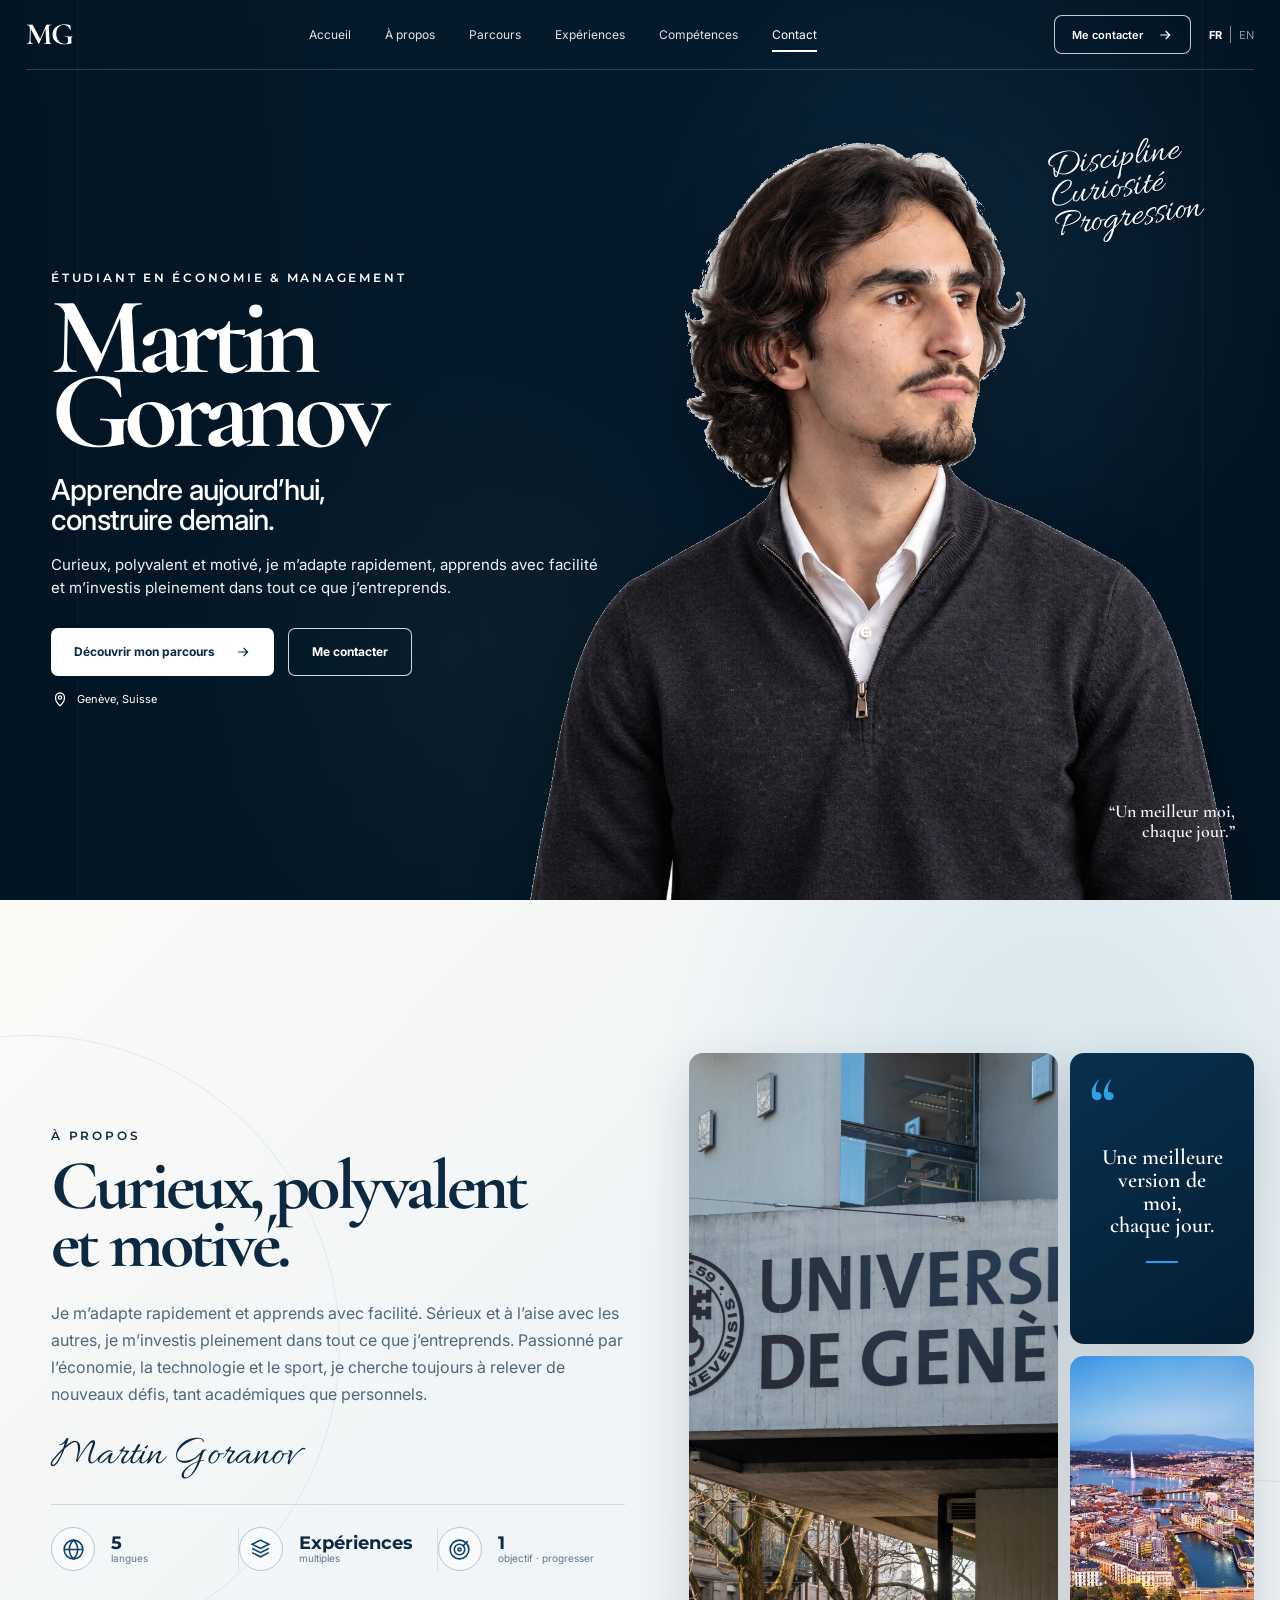
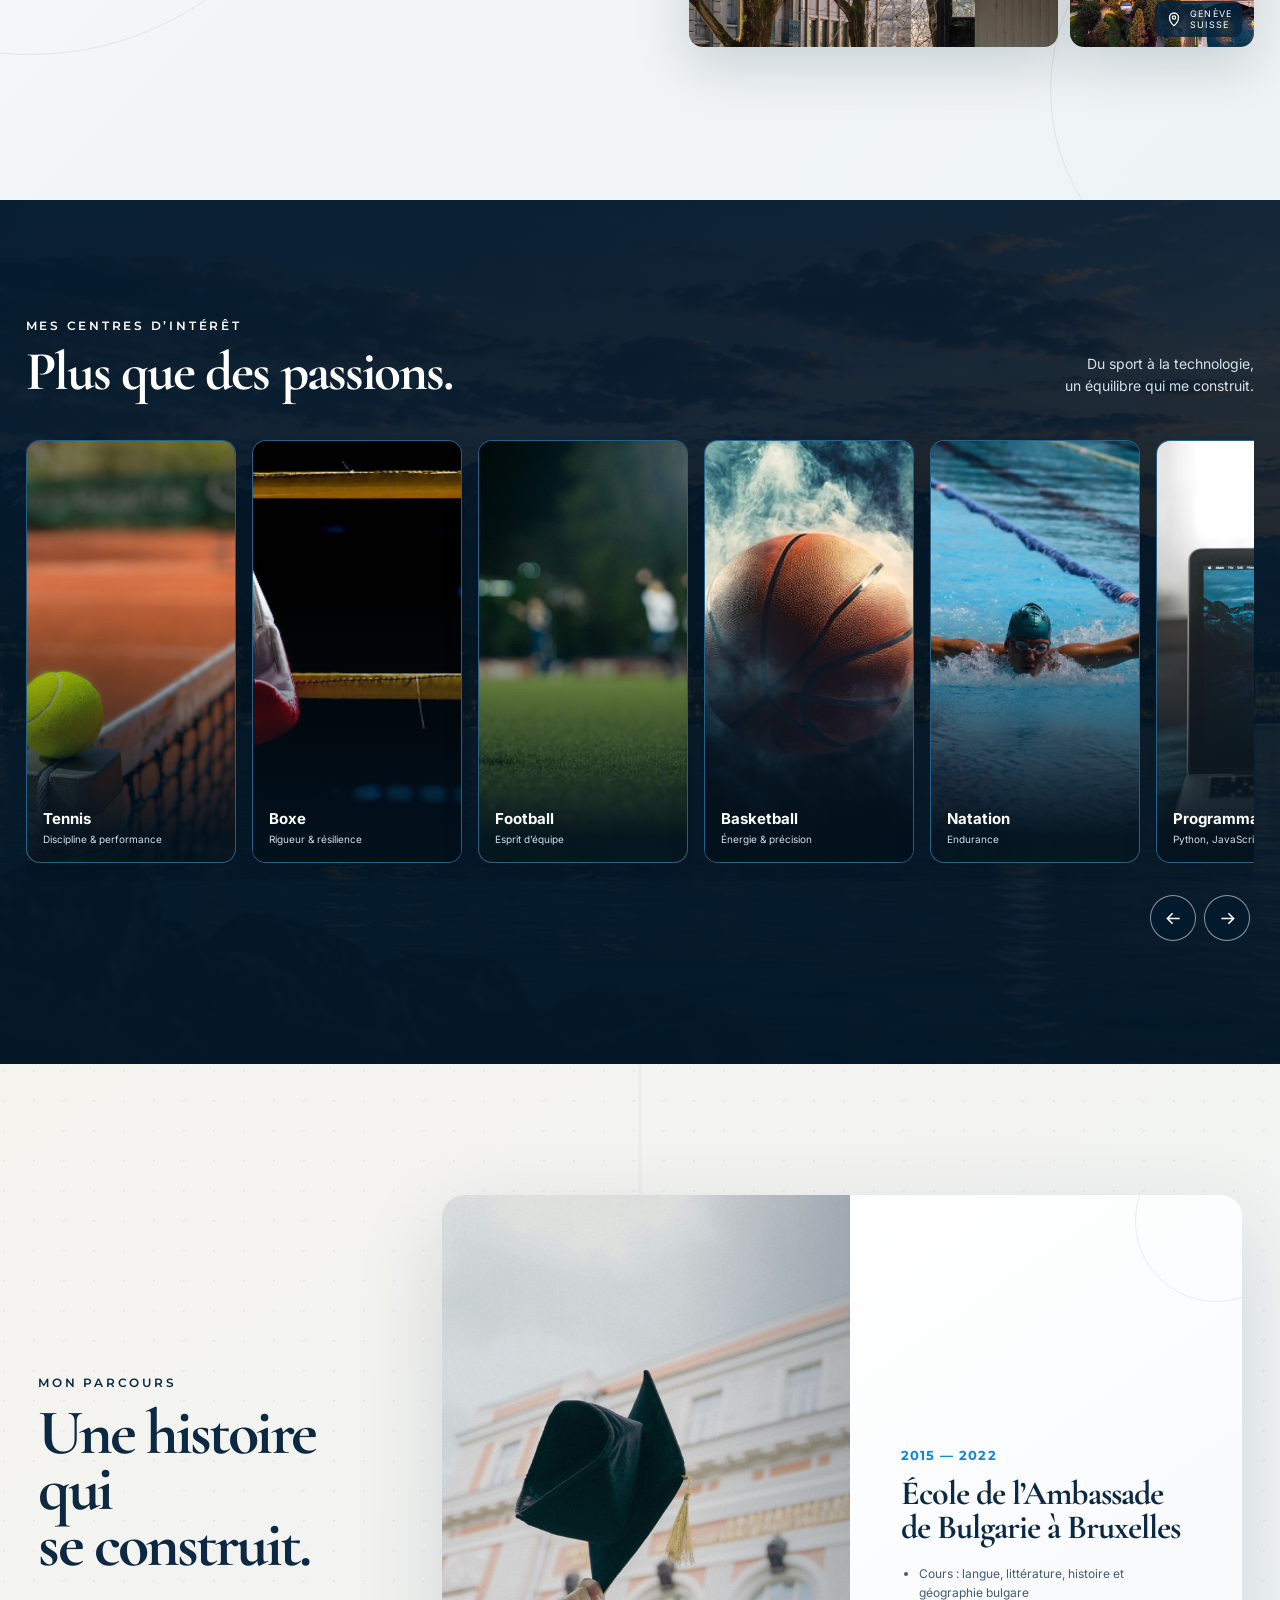
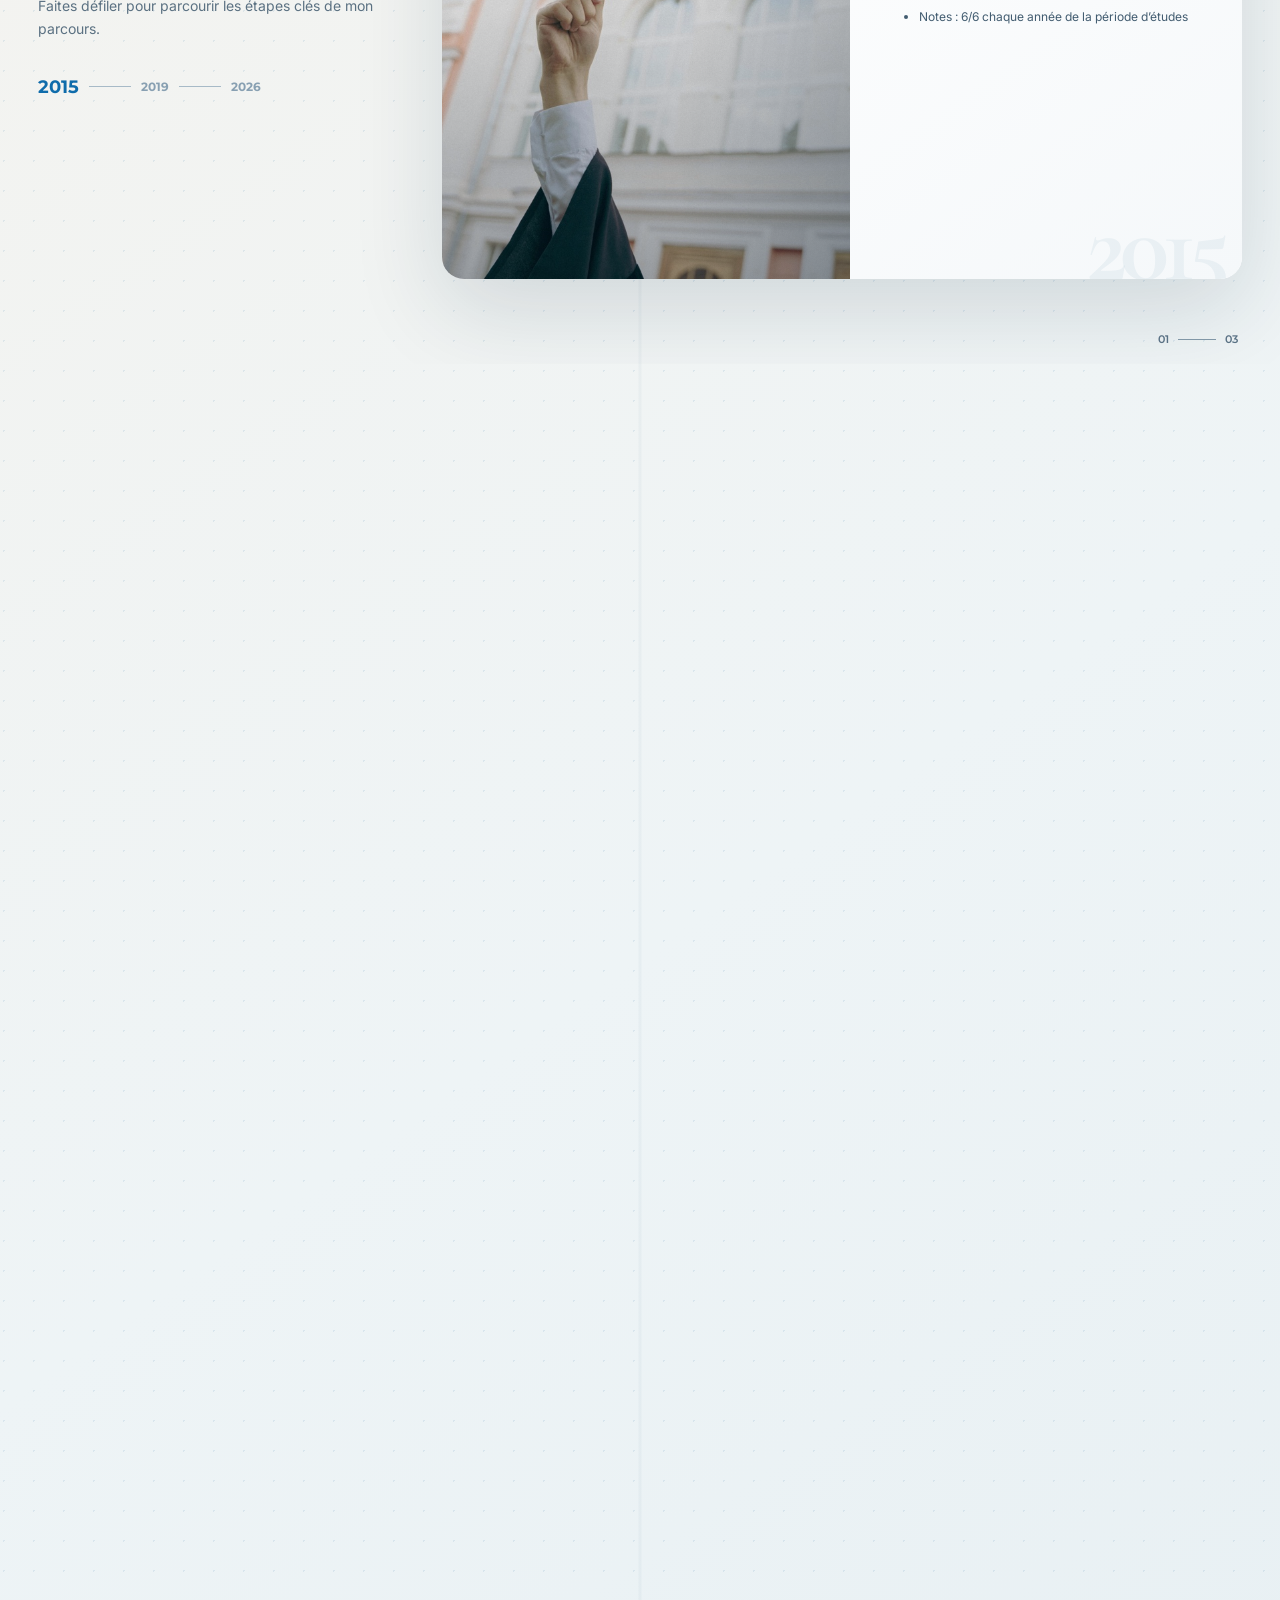
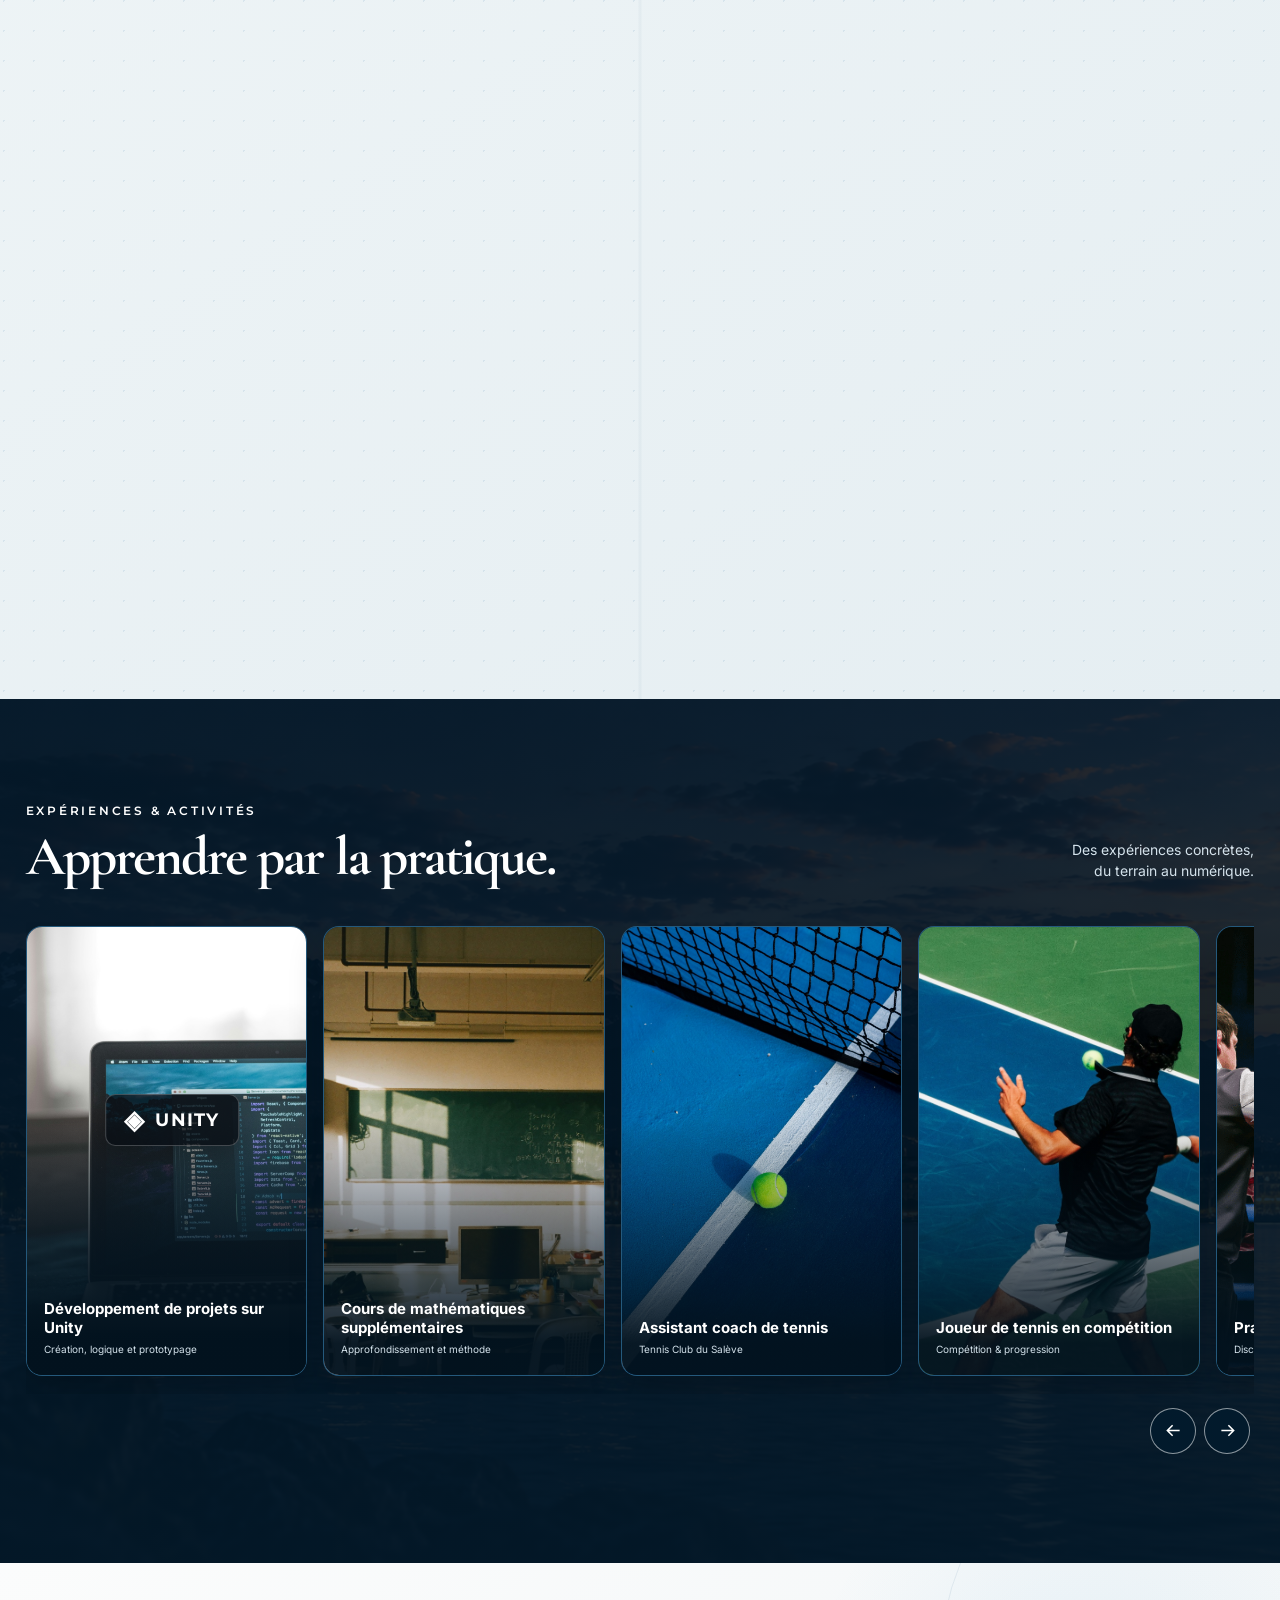
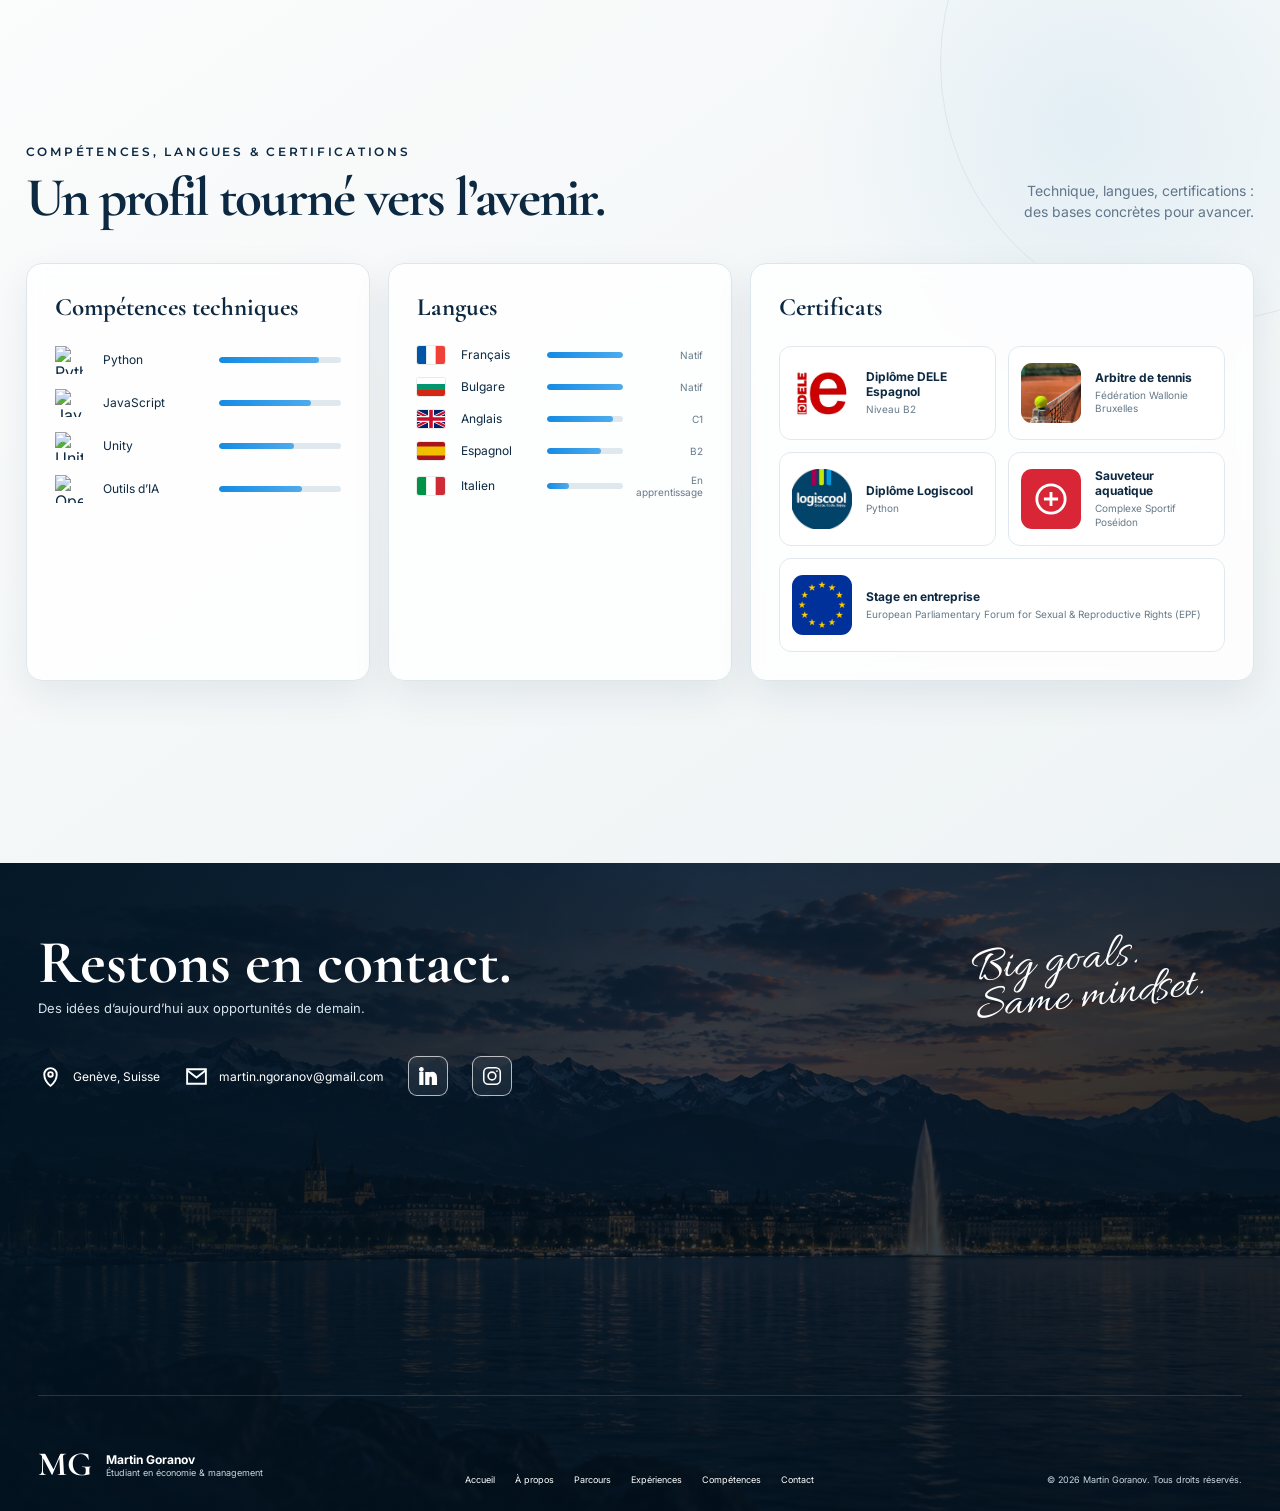
==== index.html @ 89e7b901 "Add files via upload" ====
<!doctype html>
<html lang="fr">
<head>
  <meta charset="utf-8">
  <meta name="viewport" content="width=device-width,initial-scale=1,viewport-fit=cover">
  <meta name="theme-color" content="#061d31">
  <meta name="description" content="Portfolio de Martin Goranov, étudiant en économie et management à l’Université de Genève.">
  <title>Martin Goranov — Économie & Management</title>
  <link rel="preconnect" href="https://fonts.googleapis.com">
  <link rel="preconnect" href="https://fonts.gstatic.com" crossorigin>
  <link href="https://fonts.googleapis.com/css2?family=Allura&family=Cormorant+Garamond:wght@600;700&family=Inter:wght@400;500;600;700&family=Montserrat:wght@500;600;700&display=swap" rel="stylesheet">
  <link rel="stylesheet" href="styles.css">
</head>
<body>
<a class="skip" href="#main">Aller au contenu</a>
<header class="site-header" id="top">
  <div class="nav-shell">
    <a class="brand" href="#top" aria-label="Accueil">MG</a>
    <nav class="desktop-nav" aria-label="Navigation principale">
      <a class="active" href="#top" data-fr="Accueil" data-en="Home">Accueil</a>
      <a href="#about" data-fr="À propos" data-en="About">À propos</a>
      <a href="#journey" data-fr="Parcours" data-en="Journey">Parcours</a>
      <a href="#experience" data-fr="Expériences" data-en="Experience">Expériences</a>
      <a href="#skills" data-fr="Compétences" data-en="Skills">Compétences</a>
      <a href="#contact">Contact</a>
    </nav>
    <div class="header-actions">
      <a class="header-cta" href="mailto:martin.ngoranov@gmail.com"><span data-fr="Me contacter" data-en="Contact me">Me contacter</span><svg viewBox="0 0 24 24"><path d="M5 12h14M13 6l6 6-6 6"/></svg></a>
      <div class="lang-switch" aria-label="Langue"><button class="lang active" data-lang="fr">FR</button><span></span><button class="lang" data-lang="en">EN</button></div>
      <button class="menu-button" aria-label="Ouvrir le menu" aria-expanded="false"><span></span><span></span></button>
    </div>
  </div>
  <nav class="mobile-nav" aria-label="Navigation mobile">
    <a href="#about" data-fr="À propos" data-en="About">À propos</a>
    <a href="#journey" data-fr="Parcours" data-en="Journey">Parcours</a>
    <a href="#experience" data-fr="Expériences" data-en="Experience">Expériences</a>
    <a href="#skills" data-fr="Compétences" data-en="Skills">Compétences</a>
    <a href="#contact">Contact</a>
  </nav>
</header>

<main id="main">
<section class="hero section-screen" aria-labelledby="hero-title">
  <div class="hero-bg"></div><div class="hero-shade"></div><div class="hero-lines"></div>
  <div class="wide hero-inner">
    <div class="hero-copy reveal">
      <p class="kicker" data-fr="Étudiant en économie & management" data-en="Economics & management student">Étudiant en économie & management</p>
      <h1 id="hero-title">Martin<br>Goranov</h1>
      <p class="hero-lead" data-fr="Apprendre aujourd’hui,<br>construire demain." data-en="Learn today,<br>build tomorrow.">Apprendre aujourd’hui,<br>construire demain.</p>
      <p class="hero-body" data-fr="Curieux, polyvalent et motivé, je m’adapte rapidement, apprends avec facilité et m’investis pleinement dans tout ce que j’entreprends." data-en="Curious, versatile and motivated, I adapt quickly, learn easily and fully commit to everything I undertake.">Curieux, polyvalent et motivé, je m’adapte rapidement, apprends avec facilité et m’investis pleinement dans tout ce que j’entreprends.</p>
      <div class="hero-actions"><a class="button light" href="#journey"><span data-fr="Découvrir mon parcours" data-en="Discover my journey">Découvrir mon parcours</span><svg viewBox="0 0 24 24"><path d="M5 12h14M13 6l6 6-6 6"/></svg></a><a class="button outline" href="mailto:martin.ngoranov@gmail.com" data-fr="Me contacter" data-en="Contact me">Me contacter</a></div>
      <div class="location-line"><svg viewBox="0 0 24 24"><path d="M12 21s6-5.1 6-11a6 6 0 1 0-12 0c0 5.9 6 11 6 11Z"/><circle cx="12" cy="10" r="2.2"/></svg><span>Genève, Suisse</span></div>
    </div>
    <div class="hero-person" aria-hidden="true"><img src="assets/martin-hero-new.png" alt=""></div>
    <div class="hand hero-hand">Discipline<br>Curiosité<br>Progression</div>
    <p class="hero-quote" data-fr="“Un meilleur moi,<br>chaque jour.”" data-en="“A better me,<br>every day.”">“Un meilleur moi,<br>chaque jour.”</p>
  </div>
</section>

<section class="about section-screen" id="about">
  <div class="section-orbit orbit-a"></div><div class="section-orbit orbit-b"></div>
  <div class="wide about-layout">
    <div class="about-copy reveal">
      <p class="eyebrow" data-fr="À propos" data-en="About">À propos</p>
      <h2 data-fr="Curieux, polyvalent<br>et motivé." data-en="Curious, versatile<br>and motivated.">Curieux, polyvalent<br>et motivé.</h2>
      <p class="about-text" data-fr="Je m’adapte rapidement et apprends avec facilité. Sérieux et à l’aise avec les autres, je m’investis pleinement dans tout ce que j’entreprends. Passionné par l’économie, la technologie et le sport, je cherche toujours à relever de nouveaux défis, tant académiques que personnels." data-en="I adapt quickly and learn easily. Serious and comfortable with others, I fully commit to everything I undertake. Passionate about economics, technology and sport, I am always looking for new challenges, both academic and personal.">Je m’adapte rapidement et apprends avec facilité. Sérieux et à l’aise avec les autres, je m’investis pleinement dans tout ce que j’entreprends. Passionné par l’économie, la technologie et le sport, je cherche toujours à relever de nouveaux défis, tant académiques que personnels.</p>
      <div class="signature">Martin Goranov</div>
      <div class="stats-row">
        <div class="stat"><span class="stat-icon"><svg viewBox="0 0 24 24"><circle cx="12" cy="12" r="9"/><path d="M3 12h18M12 3c2.7 2.5 4 5.6 4 9s-1.3 6.5-4 9c-2.7-2.5-4-5.6-4-9s1.3-6.5 4-9Z"/></svg></span><strong>5</strong><small data-fr="langues" data-en="languages">langues</small></div>
        <div class="stat"><span class="stat-icon"><svg viewBox="0 0 24 24"><path d="m12 3 8 4-8 4-8-4 8-4Z"/><path d="m4 11 8 4 8-4M4 15l8 4 8-4"/></svg></span><strong data-fr="Expériences" data-en="Experience">Expériences</strong><small data-fr="multiples" data-en="multiple">multiples</small></div>
        <div class="stat"><span class="stat-icon"><svg viewBox="0 0 24 24"><circle cx="12" cy="12" r="9"/><circle cx="12" cy="12" r="5"/><circle cx="12" cy="12" r="1.5"/><path d="m15 9 5-5"/></svg></span><strong>1</strong><small data-fr="objectif · progresser" data-en="goal · progress">objectif · progresser</small></div>
      </div>
    </div>
    <div class="about-media reveal">
      <figure class="photo-card unige"><img src="assets/unige.jpg" alt="Université de Genève"></figure>
      <aside class="quote-card"><span class="quote-mark">“</span><p data-fr="Une meilleure<br>version de moi,<br>chaque jour." data-en="A better<br>version of me,<br>every day.">Une meilleure<br>version de moi,<br>chaque jour.</p><i></i></aside>
      <figure class="photo-card geneva"><img src="assets/geneva-aerial.jpg" alt="Genève"><figcaption><svg viewBox="0 0 24 24"><path d="M12 21s6-5.1 6-11a6 6 0 1 0-12 0c0 5.9 6 11 6 11Z"/><circle cx="12" cy="10" r="2.2"/></svg>GENÈVE<br>SUISSE</figcaption></figure>
    </div>
  </div>
</section>

<section class="interests section-screen" id="interests">
  <div class="interest-backdrop"></div>
  <div class="wide interest-content">
    <div class="section-heading dark"><div><p class="eyebrow" data-fr="Mes centres d’intérêt" data-en="My interests">Mes centres d’intérêt</p><h2 data-fr="Plus que des passions." data-en="More than passions.">Plus que des passions.</h2></div><p data-fr="Du sport à la technologie,<br>un équilibre qui me construit." data-en="From sport to technology,<br>a balance that shapes me.">Du sport à la technologie,<br>un équilibre qui me construit.</p></div>
    <div class="carousel-wrap">
      <button class="carousel-arrow prev" data-carousel="interest-track" aria-label="Précédent"><svg viewBox="0 0 24 24"><path d="M19 12H5M11 6l-6 6 6 6"/></svg></button>
      <div class="interest-track" id="interest-track">
        <article class="interest-card"><img src="assets/tennis.jpg" alt="Tennis"><div><b>Tennis</b><small data-fr="Discipline & performance" data-en="Discipline & performance">Discipline & performance</small></div></article>
        <article class="interest-card"><img src="assets/boxing.jpg" alt="Boxe"><div><b data-fr="Boxe" data-en="Boxing">Boxe</b><small data-fr="Rigueur & résilience" data-en="Rigor & resilience">Rigueur & résilience</small></div></article>
        <article class="interest-card"><img src="assets/football.jpg" alt="Football"><div><b>Football</b><small data-fr="Esprit d’équipe" data-en="Team spirit">Esprit d’équipe</small></div></article>
        <article class="interest-card"><img src="assets/basketball.jpg" alt="Basketball"><div><b>Basketball</b><small data-fr="Énergie & précision" data-en="Energy & precision">Énergie & précision</small></div></article>
        <article class="interest-card"><img src="assets/swimming.jpg" alt="Natation"><div><b data-fr="Natation" data-en="Swimming">Natation</b><small data-fr="Endurance" data-en="Endurance">Endurance</small></div></article>
        <article class="interest-card"><img src="assets/programming.jpg" alt="Programmation"><div><b data-fr="Programmation" data-en="Programming">Programmation</b><small>Python, JavaScript</small></div></article>
        <article class="interest-card"><img src="assets/ai.jpg" alt="Intelligence artificielle"><div><b data-fr="Intelligence artificielle" data-en="Artificial intelligence">Intelligence artificielle</b><small data-fr="Outils d’IA" data-en="AI tools">Outils d’IA</small></div></article>
        <article class="interest-card"><img src="assets/gaming.jpg" alt="Développement de jeux vidéo"><div><b data-fr="Développement de jeux vidéo" data-en="Game development">Développement de jeux vidéo</b><small>Unity</small></div></article>
      </div>
      <button class="carousel-arrow next" data-carousel="interest-track" aria-label="Suivant"><svg viewBox="0 0 24 24"><path d="M5 12h14M13 6l6 6-6 6"/></svg></button>
    </div>
    <div class="swipe-hint"><span></span><span></span><span></span></div>
  </div>
</section>

<section class="journey" id="journey">
  <div class="journey-sticky">
    <div class="wide journey-stage">
      <div class="journey-intro">
        <p class="eyebrow" data-fr="Mon parcours" data-en="My journey">Mon parcours</p>
        <h2 data-fr="Une histoire qui<br>se construit." data-en="A story that<br>keeps building.">Une histoire qui<br>se construit.</h2>
        <p data-fr="Faites défiler pour parcourir les étapes clés de mon parcours." data-en="Scroll to explore the key stages of my journey.">Faites défiler pour parcourir les étapes clés de mon parcours.</p>
        <div class="journey-nav" aria-hidden="true"><span class="active">2015</span><i></i><span>2019</span><i></i><span>2026</span></div>
      </div>
      <div class="journey-panels">
        <article class="journey-panel active" data-step="0">
          <div class="journey-image"><img src="assets/graduation.jpg" alt="Études et formation"></div>
          <div class="journey-card">
            <div class="year">2015 — 2022</div>
            <h3>École de l’Ambassade de Bulgarie à Bruxelles</h3>
            <ul><li data-fr="Cours : langue, littérature, histoire et géographie bulgare" data-en="Courses: Bulgarian language, literature, history and geography">Cours : langue, littérature, histoire et géographie bulgare</li><li data-fr="Notes : 6/6 chaque année de la période d’études" data-en="Grades: 6/6 every year during the period of study">Notes : 6/6 chaque année de la période d’études</li></ul>
          </div>
        </article>
        <article class="journey-panel" data-step="1">
          <div class="journey-image"><img src="assets/classroom.jpg" alt="École Européenne de Bruxelles III"></div>
          <div class="journey-card">
            <div class="year">2019 — 2026</div>
            <h3>École Européenne de Bruxelles III</h3>
            <ul><li data-fr="Cours en français, anglais et espagnol" data-en="Courses in French, English and Spanish">Cours en français, anglais et espagnol</li><li data-fr="Mathématiques approfondies et économie en anglais" data-en="Advanced mathematics and economics in English">Mathématiques approfondies et économie en anglais</li><li data-fr="Membre du Comité des élèves" data-en="Member of the Students' Committee">Membre du Comité des élèves</li><li data-fr="Participation au programme des Mini-Entreprises LJE" data-en="Participation in the LJE Mini-Enterprises programme">Participation au programme des Mini-Entreprises LJE</li><li data-fr="Demi-finaliste de l’Olympiade Mathématique Belge" data-en="Semi-finalist in the Belgian Mathematical Olympiad">Demi-finaliste de l’Olympiade Mathématique Belge</li><li data-fr="Participation à l’olympiade d’informatique de l’école" data-en="Participation in the school's computer science olympiad">Participation à l’olympiade d’informatique de l’école</li><li data-fr="Intervenant lors d’un événement TEDx" data-en="Speaker at a TEDx event">Intervenant lors d’un événement TEDx</li></ul>
          </div>
        </article>
        <article class="journey-panel" data-step="2">
          <div class="journey-image"><img src="assets/unige.jpg" alt="Université de Genève"></div>
          <div class="journey-card">
            <div class="year">2026 — <span data-fr="PRÉSENT" data-en="PRESENT">PRÉSENT</span></div>
            <h3>Université de Genève — GSEM</h3>
            <ul><li data-fr="Bases en économie, finance et management" data-en="Foundations in economics, finance and management">Bases en économie, finance et management</li><li data-fr="Analyse et résolution de problèmes" data-en="Analysis and problem solving">Analyse et résolution de problèmes</li><li data-fr="Travail en équipe et gestion de projets" data-en="Teamwork and project management">Travail en équipe et gestion de projets</li><li data-fr="Organisation et prise de décision" data-en="Organisation and decision-making">Organisation et prise de décision</li></ul>
          </div>
        </article>
      </div>
      <div class="journey-counter"><span id="journey-current">01</span><i></i><span>03</span></div>
    </div>
  </div>
</section>

<section class="experience section-screen" id="experience">
  <div class="experience-bg"></div>
  <div class="wide experience-content">
    <div class="section-heading dark"><div><p class="eyebrow" data-fr="Expériences & activités" data-en="Experience & activities">Expériences & activités</p><h2 data-fr="Apprendre par la pratique." data-en="Learning by doing.">Apprendre par la pratique.</h2></div><p data-fr="Des expériences concrètes,<br>du terrain au numérique." data-en="Real experiences,<br>from the field to digital.">Des expériences concrètes,<br>du terrain au numérique.</p></div>
    <div class="carousel-wrap experience-carousel-wrap">
      <button class="carousel-arrow prev" data-carousel="experience-track" aria-label="Précédent"><svg viewBox="0 0 24 24"><path d="M19 12H5M11 6l-6 6 6 6"/></svg></button>
      <div class="experience-track" id="experience-track">
        <article class="experience-card unity-card"><div class="unity-visual"><img src="assets/programming.jpg" alt="Ordinateur pour développement Unity"><div class="unity-screen-overlay"><span class="unity-mark" aria-hidden="true">◈</span><strong>UNITY</strong></div></div><div class="exp-copy"><b data-fr="Développement de projets sur Unity" data-en="Unity project development">Développement de projets sur Unity</b><small data-fr="Création, logique et prototypage" data-en="Creation, logic and prototyping">Création, logique et prototypage</small></div></article>
        <article class="experience-card"><img src="assets/classroom.jpg" alt="Mathématiques"><div class="exp-copy"><b data-fr="Cours de mathématiques supplémentaires" data-en="Additional mathematics classes">Cours de mathématiques supplémentaires</b><small data-fr="Approfondissement et méthode" data-en="Depth and method">Approfondissement et méthode</small></div></article>
        <article class="experience-card"><img src="assets/coach-tennis.jpg" alt="Coaching tennis"><div class="exp-copy"><b data-fr="Assistant coach de tennis" data-en="Assistant tennis coach">Assistant coach de tennis</b><small>Tennis Club du Salève</small></div></article>
        <article class="experience-card"><img src="assets/tennis-player.jpg" alt="Joueur de tennis"><div class="exp-copy"><b data-fr="Joueur de tennis en compétition" data-en="Competitive tennis player">Joueur de tennis en compétition</b><small data-fr="Compétition & progression" data-en="Competition & progress">Compétition & progression</small></div></article>
        <article class="experience-card"><img src="assets/muay-thai.png" alt="Muay Thai"><div class="exp-copy"><b data-fr="Pratique du Muay Thai" data-en="Muay Thai practice">Pratique du Muay Thai</b><small data-fr="Discipline & dépassement" data-en="Discipline & self-improvement">Discipline & dépassement</small></div></article>
      </div>
      <button class="carousel-arrow next" data-carousel="experience-track" aria-label="Suivant"><svg viewBox="0 0 24 24"><path d="M5 12h14M13 6l6 6-6 6"/></svg></button>
    </div>
  </div>
</section>

<section class="skills section-screen" id="skills">
  <div class="skills-deco"></div>
  <div class="wide skills-content">
    <div class="section-heading"><div><p class="eyebrow" data-fr="Compétences, langues & certifications" data-en="Skills, languages & certifications">Compétences, langues & certifications</p><h2 data-fr="Un profil tourné vers l’avenir." data-en="A future-focused profile.">Un profil tourné vers l’avenir.</h2></div><p data-fr="Technique, langues, certifications :<br>des bases concrètes pour avancer." data-en="Technical skills, languages, certifications:<br>solid foundations to move forward.">Technique, langues, certifications :<br>des bases concrètes pour avancer.</p></div>
    <div class="skills-grid">
      <article class="skill-panel">
        <h3 data-fr="Compétences techniques" data-en="Technical skills">Compétences techniques</h3>
        <div class="skill-row"><img src="https://cdn.simpleicons.org/python/3776AB" alt="Python"><span>Python</span><i><em style="--level:82%"></em></i></div>
        <div class="skill-row"><img src="https://cdn.simpleicons.org/javascript/F7DF1E" alt="JavaScript"><span>JavaScript</span><i><em style="--level:76%"></em></i></div>
        <div class="skill-row"><img src="https://cdn.simpleicons.org/unity/111111" alt="Unity"><span>Unity</span><i><em style="--level:62%"></em></i></div>
        <div class="skill-row"><img src="https://cdn.simpleicons.org/openai/111111" alt="OpenAI"><span data-fr="Outils d’IA" data-en="AI tools">Outils d’IA</span><i><em style="--level:68%"></em></i></div>
      </article>
      <article class="skill-panel languages-panel">
        <h3 data-fr="Langues" data-en="Languages">Langues</h3>
        <div class="language-row"><img src="assets/flag-fr.svg" alt="France"><span>Français</span><i><em style="--level:100%"></em></i><small data-fr="Natif" data-en="Native">Natif</small></div>
        <div class="language-row"><img src="assets/flag-bg.svg" alt="Bulgarie"><span>Bulgare</span><i><em style="--level:100%"></em></i><small data-fr="Natif" data-en="Native">Natif</small></div>
        <div class="language-row"><img src="assets/flag-uk.svg" alt="Royaume-Uni"><span>Anglais</span><i><em style="--level:88%"></em></i><small>C1</small></div>
        <div class="language-row"><img src="assets/flag-es.svg" alt="Espagne"><span>Espagnol</span><i><em style="--level:72%"></em></i><small>B2</small></div>
        <div class="language-row"><img src="assets/flag-it.svg" alt="Italie"><span>Italien</span><i><em style="--level:30%"></em></i><small data-fr="En apprentissage" data-en="Learning">En apprentissage</small></div>
      </article>
      <article class="cert-panel">
        <h3 data-fr="Certificats" data-en="Certificates">Certificats</h3>
        <div class="cert-list">
          <div class="cert"><span class="cert-logo white"><img src="assets/logo-dele.jpg" alt="DELE"></span><div><b>Diplôme DELE Espagnol</b><small>Niveau B2</small></div></div>
          <div class="cert"><span class="cert-logo tennis-cert"><img src="assets/tennis-cert.jpg" alt="Tennis"></span><div><b data-fr="Arbitre de tennis" data-en="Tennis referee">Arbitre de tennis</b><small>Fédération Wallonie Bruxelles</small></div></div>
          <div class="cert"><span class="cert-logo white"><img src="assets/logo-logiscool.jpg" alt="Logiscool"></span><div><b>Diplôme Logiscool</b><small>Python</small></div></div>
          <div class="cert"><span class="cert-logo lifeguard"><svg viewBox="0 0 24 24"><circle cx="12" cy="12" r="10"/><path d="M12 7v10M7 12h10"/></svg></span><div><b data-fr="Sauveteur aquatique" data-en="Lifeguard">Sauveteur aquatique</b><small>Complexe Sportif Poséidon</small></div></div>
          <div class="cert wide-cert"><span class="cert-logo white eu"><img src="assets/logo-eu.png" alt="Union européenne"></span><div><b data-fr="Stage en entreprise" data-en="Company internship">Stage en entreprise</b><small>European Parliamentary Forum for Sexual & Reproductive Rights (EPF)</small></div></div>
        </div>
      </article>
    </div>
  </div>
</section>
</main>

<footer class="footer" id="contact">
  <div class="footer-bg"></div><div class="footer-shade"></div>
  <div class="wide footer-inner">
    <div class="footer-top">
      <div><h2 data-fr="Restons en contact." data-en="Let’s stay in touch.">Restons en contact.</h2><p data-fr="Des idées d’aujourd’hui aux opportunités de demain." data-en="From today’s ideas to tomorrow’s opportunities.">Des idées d’aujourd’hui aux opportunités de demain.</p></div>
      <div class="footer-script hand">Big goals.<br>Same mindset.</div>
    </div>
    <div class="contact-row">
      <a href="https://maps.google.com/?q=Geneva,Switzerland" target="_blank" rel="noreferrer"><svg viewBox="0 0 24 24"><path d="M12 21s6-5.1 6-11a6 6 0 1 0-12 0c0 5.9 6 11 6 11Z"/><circle cx="12" cy="10" r="2.2"/></svg><span>Genève, Suisse</span></a>
      <a href="mailto:martin.ngoranov@gmail.com"><svg viewBox="0 0 24 24"><path d="M3 5h18v14H3z"/><path d="m3 6 9 7 9-7"/></svg><span>martin.ngoranov@gmail.com</span></a>
      <a class="social" href="#" aria-label="LinkedIn"><svg viewBox="0 0 24 24" aria-hidden="true"><path d="M6.2 8.5H3.3V21h2.9V8.5ZM4.75 3A1.75 1.75 0 1 0 4.75 6.5 1.75 1.75 0 0 0 4.75 3ZM21 13.8c0-3.76-2-5.5-4.67-5.5-2.15 0-3.12 1.18-3.65 2.01V8.5H9.8V21h2.88v-6.19c0-1.63.31-3.2 2.33-3.2 1.99 0 2.01 1.86 2.01 3.31V21H21v-7.2Z"/></svg></a><a class="social" href="#" aria-label="Instagram"><svg viewBox="0 0 24 24" aria-hidden="true"><rect x="3" y="3" width="18" height="18" rx="5"/><circle cx="12" cy="12" r="4.2"/><circle cx="17.4" cy="6.6" r="1" class="fill-dot"/></svg></a>
    </div>
    <div class="footer-bottom"><div class="footer-brand"><span>MG</span><div><b>Martin Goranov</b><small data-fr="Étudiant en économie & management" data-en="Economics & management student">Étudiant en économie & management</small></div></div><nav><a href="#top">Accueil</a><a href="#about">À propos</a><a href="#journey">Parcours</a><a href="#experience">Expériences</a><a href="#skills">Compétences</a><a href="#contact">Contact</a></nav><p>© <span id="year"></span> Martin Goranov. Tous droits réservés.</p></div>
  </div>
</footer>
<script src="script.js"></script>
</body>
</html>
---- styles.css ----
:root{
  --navy:#061d31;--navy2:#0a3150;--blue:#168fe2;--ink:#0d2942;--muted:#60768a;--paper:#f6f8f9;--white:#fff;
  --serif:'Cormorant Garamond',Georgia,serif;--sans:'Inter',Arial,sans-serif;--display:'Montserrat',Arial,sans-serif;--hand:'Allura',cursive;
  --wide:min(96vw,1880px);--radius:18px;--shadow:0 18px 55px rgba(5,25,42,.16);--header:70px;
}
*{box-sizing:border-box}html{scroll-behavior:smooth}body{margin:0;color:var(--ink);font-family:var(--sans);background:#eef3f5;overflow-x:hidden}img{display:block;max-width:100%}a{color:inherit;text-decoration:none}button{font:inherit;color:inherit}.wide{width:var(--wide);margin:auto;position:relative}.skip{position:fixed;left:8px;top:-70px;z-index:9999;background:#fff;padding:9px 12px;border-radius:6px}.skip:focus{top:8px}.eyebrow,.kicker{text-transform:uppercase;letter-spacing:.23em;font:600 12px/1.2 var(--display);margin:0 0 14px}.hand{font-family:var(--hand)}.section-screen{position:relative;overflow:hidden}.reveal{opacity:0;transform:translateY(18px);transition:opacity .6s ease,transform .6s ease}.reveal.in{opacity:1;transform:none}
.section-heading{display:flex;justify-content:space-between;align-items:flex-end;gap:30px;margin-bottom:40px}.section-heading h2{margin:0;font:700 clamp(45px,4.3vw,78px)/.9 var(--serif);letter-spacing:-.035em}.section-heading>p{margin:0;text-align:right;line-height:1.55;color:var(--muted);font-size:14px}.section-heading.dark{color:#fff}.section-heading.dark>p{color:#d4e2eb}

/* HEADER */
.site-header{position:absolute;inset:0 0 auto;z-index:100;color:#fff}.nav-shell{width:var(--wide);height:var(--header);margin:auto;display:flex;align-items:center;gap:32px;border-bottom:1px solid rgba(255,255,255,.18)}.brand{font:700 31px/1 var(--serif);letter-spacing:-.06em}.desktop-nav{display:flex;align-items:center;gap:34px;margin:auto}.desktop-nav a{font-size:12px;opacity:.88;position:relative}.desktop-nav a:after{content:'';position:absolute;left:0;right:100%;bottom:-10px;height:2px;background:#fff;transition:.25s}.desktop-nav a:hover,.desktop-nav a.active{opacity:1}.desktop-nav a.active:after,.desktop-nav a:hover:after{right:0}.header-actions{display:flex;align-items:center;gap:18px}.header-cta{height:39px;display:flex;align-items:center;gap:14px;border:1px solid rgba(255,255,255,.78);border-radius:8px;padding:0 17px;font-size:11px;font-weight:600;background:rgba(4,24,40,.08);backdrop-filter:blur(8px)}.header-cta svg,.button svg{width:16px;fill:none;stroke:currentColor;stroke-width:1.8}.lang-switch{display:flex;align-items:center;gap:8px;font-size:11px}.lang-switch span{height:17px;width:1px;background:rgba(255,255,255,.5)}.lang{border:0;background:transparent;color:#fff;padding:0;opacity:.55;cursor:pointer}.lang.active{opacity:1;font-weight:700}.menu-button{display:none;background:none;border:0;width:38px;height:36px;padding:7px;cursor:pointer}.menu-button span{display:block;height:1px;background:#fff;margin:6px 0}.mobile-nav{display:none}

/* HERO */
.hero{min-height:100svh;color:#fff;background:#041b2e}.hero-bg{position:absolute;inset:0;background:url('assets/geneva_twilight_over_lake_léman.png') center 53%/cover no-repeat;transform:scale(1.01)}.hero-bg:after{content:'';position:absolute;inset:0;background:radial-gradient(circle at 76% 30%,rgba(88,164,213,.16),transparent 28%),radial-gradient(circle at 35% 72%,rgba(255,183,90,.09),transparent 28%)}.hero-shade{position:absolute;inset:0;background:linear-gradient(90deg,rgba(2,19,32,.76) 0%,rgba(3,24,40,.56) 35%,rgba(3,24,40,.12) 65%,rgba(1,13,23,.44) 100%),linear-gradient(180deg,rgba(3,20,34,.12),rgba(2,16,28,.25))}.hero-lines{position:absolute;inset:0;background:linear-gradient(90deg,transparent 0 6%,rgba(255,255,255,.04) 6.05%,transparent 6.1% 93.9%,rgba(255,255,255,.04) 93.95%,transparent 94%)}.hero-inner{height:100svh;min-height:760px;display:flex;align-items:center;padding-top:var(--header)}.hero-copy{position:relative;z-index:5;width:48%;max-width:730px;padding-left:2vw;margin-top:1vh}.hero h1{font:700 clamp(86px,8.6vw,154px)/.68 var(--serif);letter-spacing:-.066em;margin:8px 0 26px;text-wrap:balance}.hero-lead{font:500 clamp(28px,2.25vw,38px)/1.02 var(--sans);margin:0 0 19px;letter-spacing:-.03em}.hero-body{max-width:610px;font-size:15px;line-height:1.56;color:#eef4f7;margin:0}.hero-actions{display:flex;gap:14px;margin-top:28px}.button{height:48px;display:inline-flex;align-items:center;justify-content:center;gap:20px;padding:0 23px;border-radius:7px;font-size:12px;font-weight:700;transition:.2s}.button.light{background:#fff;color:#092942}.button.outline{border:1px solid rgba(255,255,255,.84);color:#fff;background:rgba(5,31,51,.18)}.button:hover{transform:translateY(-2px)}.location-line{display:flex;align-items:center;gap:8px;margin-top:14px;font-size:11px}.location-line svg{width:18px;fill:none;stroke:#fff;stroke-width:1.7}.hero-person{position:absolute;z-index:3;right:6%;bottom:0;width:min(46vw,760px);height:88%;display:flex;align-items:end;justify-content:center;pointer-events:none}.hero-person:after{content:'';position:absolute;left:10%;right:4%;bottom:-1%;height:36%;background:radial-gradient(ellipse at 50% 100%,rgba(1,10,18,.48),transparent 73%);z-index:-1}.hero-person img{height:100%;width:auto;max-width:none;object-fit:contain;object-position:bottom center;filter:drop-shadow(0 18px 28px rgba(0,0,0,.25))}.hero-hand{position:absolute;z-index:5;right:4.5%;top:16%;font-size:clamp(36px,3vw,55px);line-height:.78;transform:rotate(-8deg);text-shadow:0 2px 8px rgba(0,0,0,.28)}.hero-quote{position:absolute;z-index:5;right:1.6%;bottom:6.5%;font:600 clamp(18px,1.4vw,25px)/1.1 var(--serif);text-align:right;margin:0;color:#f4f8fb}

/* ABOUT */
.about{min-height:100svh;background:radial-gradient(circle at 83% 18%,#dce9ef 0 8%,transparent 31%),linear-gradient(135deg,#fbfaf7 0%,#f1f5f7 48%,#eef3f5 100%);display:flex;align-items:center;padding:90px 0}.section-orbit{position:absolute;border:1px solid rgba(10,77,122,.09);border-radius:50%}.orbit-a{width:620px;height:620px;left:-280px;top:15%}.orbit-b{width:420px;height:420px;right:-190px;bottom:-100px}.about-layout{display:grid;grid-template-columns:1.03fr .97fr;gap:5vw;align-items:center}.about-copy{padding-left:2vw}.about h2{font:700 clamp(56px,5.5vw,94px)/.83 var(--serif);letter-spacing:-.055em;margin:0 0 26px}.about-text{font-size:16px;line-height:1.7;color:#50677b;max-width:760px;margin:0}.signature{font:400 42px/1 var(--hand);margin:27px 0}.stats-row{display:grid;grid-template-columns:repeat(3,1fr);max-width:690px;border-top:1px solid #cfd9df;padding-top:22px}.stat{display:grid;grid-template-columns:48px auto;grid-template-rows:auto auto;column-gap:12px;align-items:center;padding-right:24px;border-right:1px solid #d6dfe4}.stat:last-child{border-right:0}.stat-icon{grid-row:1/3;width:44px;height:44px;border:1px solid #b5c6d3;border-radius:50%;display:grid;place-items:center;background:rgba(255,255,255,.45)}.stat-icon svg{width:25px;fill:none;stroke:#0c4167;stroke-width:1.5}.stat strong{font:700 18px/1 var(--display);align-self:end}.stat small{font-size:10px;color:#61768a;align-self:start}.about-media{height:min(66vh,690px);min-height:550px;display:grid;grid-template-columns:1.7fr .85fr;grid-template-rows:1fr 1fr;gap:12px}.photo-card{margin:0;border-radius:14px;overflow:hidden;position:relative;box-shadow:var(--shadow);background:#d9e3e9}.photo-card img{width:100%;height:100%;object-fit:cover}.unige{grid-row:1/3}.unige img{object-position:center center}.quote-card{background:linear-gradient(145deg,#08304f,#041e33);color:#fff;border-radius:14px;display:flex;flex-direction:column;justify-content:center;padding:28px;box-shadow:var(--shadow);position:relative}.quote-card .quote-mark{position:absolute;left:20px;top:6px;font:700 70px var(--serif);color:#2f9fe8}.quote-card p{font:600 clamp(22px,1.5vw,30px)/1.03 var(--serif);text-align:center;margin:18px 0}.quote-card i{display:block;width:32px;height:2px;background:#2d9ee9;margin:6px auto}.geneva figcaption{position:absolute;right:12px;bottom:10px;background:rgba(6,36,59,.84);color:#fff;border-radius:8px;padding:7px 10px;display:flex;align-items:center;gap:7px;font-size:9px;letter-spacing:.14em}.geneva figcaption svg{width:18px;fill:none;stroke:#fff;stroke-width:1.7}

/* INTERESTS */
.interests{min-height:96svh;background:#041c30;color:#fff;display:flex;align-items:center;padding:90px 0}.interest-backdrop{position:absolute;inset:0;background:linear-gradient(180deg,rgba(3,24,40,.82),rgba(3,24,40,.96)),url('assets/footer-bg.png') center/cover no-repeat}.interest-content{z-index:1}.carousel-wrap{position:relative;padding-bottom:64px}.interest-track,.experience-track{display:flex;gap:16px;overflow-x:auto;scroll-snap-type:x mandatory;scrollbar-width:none;padding:4px 4px 18px}.interest-track::-webkit-scrollbar,.experience-track::-webkit-scrollbar{display:none}.interest-card{flex:0 0 clamp(210px,14vw,265px);height:clamp(370px,47vh,500px);position:relative;border-radius:14px;overflow:hidden;border:1px solid rgba(77,164,220,.45);background:#082942;box-shadow:0 12px 35px rgba(0,0,0,.18);transition:.25s;scroll-snap-align:start}.interest-card:hover{transform:translateY(-8px);border-color:#64bdf6}.interest-card:after{content:'';position:absolute;inset:0;background:linear-gradient(180deg,transparent 36%,rgba(2,17,29,.96) 94%)}.interest-card img{width:100%;height:100%;object-fit:cover}.interest-card div{position:absolute;left:16px;right:14px;bottom:16px;z-index:2}.interest-card b{display:block;font-size:15px;line-height:1.15}.interest-card small{display:block;margin-top:6px;color:#cfe0ea;font-size:10px;line-height:1.35}.carousel-arrow{display:flex;position:absolute;z-index:10;bottom:4px;width:46px;height:46px;border-radius:50%;border:1px solid rgba(255,255,255,.55);background:rgba(3,27,45,.9);color:#fff;align-items:center;justify-content:center;cursor:pointer;backdrop-filter:blur(8px);transition:.2s}.carousel-arrow:hover{background:#0b4169;transform:translateY(-2px)}.carousel-arrow svg{width:21px;fill:none;stroke:currentColor;stroke-width:1.8}.carousel-arrow.prev{right:58px;left:auto}.carousel-arrow.next{right:4px}.swipe-hint{display:none}

/* JOURNEY */
.journey{height:315vh;position:relative;background:linear-gradient(145deg,#f5f3ee 0%,#eef4f6 52%,#e5eef2 100%)}.journey:before{content:'';position:absolute;inset:0;background-image:radial-gradient(circle at 12% 22%,rgba(13,95,147,.09) 0 1px,transparent 1px),linear-gradient(90deg,transparent 49.8%,rgba(10,67,105,.045) 50%,transparent 50.2%);background-size:30px 30px,100% 100%;pointer-events:none}.journey-sticky{position:sticky;top:0;height:100svh;overflow:hidden;display:flex;align-items:center}.journey-stage{height:100%;display:grid;grid-template-columns:minmax(260px,.31fr) minmax(0,.69fr);gap:3.5vw;align-items:center;padding:92px 1vw 46px}.journey-intro{align-self:center;z-index:3}.journey-intro h2{font:700 clamp(52px,5vw,82px)/.88 var(--serif);letter-spacing:-.045em;margin:0 0 20px;max-width:520px}.journey-intro>p:last-of-type{font-size:14px;line-height:1.65;color:#5b7182;max-width:360px}.journey-nav{margin-top:36px;display:flex;align-items:center;gap:10px;flex-wrap:wrap}.journey-nav span{font:700 12px var(--display);color:#88a0b2;transition:.3s}.journey-nav span.active{color:#0f6cab;font-size:18px}.journey-nav i{width:42px;height:1px;background:#a7bac7;transition:.3s}.journey-panels{position:relative;height:min(76vh,760px);min-height:560px}.journey-panel{position:absolute;inset:0;display:grid;grid-template-columns:minmax(0,1.02fr) minmax(0,.98fr);border-radius:22px;overflow:hidden;background:#fff;box-shadow:0 30px 90px rgba(12,44,67,.14);opacity:0;transform:translateY(36px) scale(.975);pointer-events:none;transition:opacity .55s ease,transform .55s ease}.journey-panel.active{opacity:1;transform:none;pointer-events:auto}.journey-image{position:relative;overflow:hidden;background:#0b263b}.journey-image:after{content:'';position:absolute;inset:0;background:linear-gradient(90deg,transparent 58%,rgba(4,25,42,.18)),linear-gradient(180deg,transparent 60%,rgba(2,16,27,.25))}.journey-image img{width:100%;height:100%;object-fit:cover}.journey-card{position:relative;display:flex;flex-direction:column;justify-content:center;padding:clamp(30px,4vw,66px);background:linear-gradient(145deg,#fff 0%,#f5f8fa 100%);overflow:hidden}.journey-card:before{content:'';position:absolute;width:160px;height:160px;border:1px solid rgba(17,102,157,.1);border-radius:50%;right:-55px;top:-55px}.journey-card:after{position:absolute;right:18px;bottom:-18px;font:700 clamp(90px,8vw,150px)/1 var(--serif);color:rgba(17,89,136,.055);letter-spacing:-.07em;pointer-events:none}.journey-panel[data-step="0"] .journey-card:after{content:'2015'}.journey-panel[data-step="1"] .journey-card:after{content:'2019'}.journey-panel[data-step="2"] .journey-card:after{content:'2026'}.year{font:700 13px var(--display);letter-spacing:.08em;color:#1387d0;margin-bottom:14px}.journey-card h3{font:700 clamp(30px,2.65vw,48px)/.98 var(--serif);letter-spacing:-.03em;margin:0 0 20px;max-width:620px}.journey-card ul{margin:0;padding-left:18px;font-size:clamp(12px,.92vw,15px);line-height:1.6;color:#425c70;position:relative;z-index:2}.journey-card li+li{margin-top:5px}.journey-counter{position:absolute;right:1.3vw;bottom:18px;display:flex;align-items:center;gap:9px;font:600 11px var(--display);color:#597184}.journey-counter i{width:38px;height:1px;background:#8197a7}

/* EXPERIENCE */
.experience{min-height:96svh;color:#fff;background:#041c30;display:flex;align-items:center;padding:92px 0}.experience-bg{position:absolute;inset:0;background:linear-gradient(180deg,rgba(2,20,34,.84),rgba(3,24,40,.96)),url('assets/footer-bg.png') center/cover no-repeat}.experience-content{z-index:1}.experience-carousel-wrap{padding-bottom:64px}.experience-card{flex:0 0 clamp(280px,22vw,390px);height:clamp(390px,50vh,530px);border-radius:16px;overflow:hidden;position:relative;border:1px solid rgba(82,171,225,.38);background:#08263d;box-shadow:0 14px 35px rgba(0,0,0,.2);scroll-snap-align:start}.experience-card>img,.unity-visual{width:100%;height:100%;object-fit:cover}.experience-card>img{object-fit:cover}.experience-card:after,.unity-visual:after{content:'';position:absolute;inset:0;background:linear-gradient(180deg,transparent 43%,rgba(2,18,30,.96) 93%)}.exp-copy{position:absolute;left:17px;right:17px;bottom:18px;z-index:4}.exp-copy b{display:block;font-size:15px;line-height:1.25}.exp-copy small{display:block;margin-top:6px;color:#d2e0e9;font-size:10px;line-height:1.35}.unity-visual{position:absolute;inset:0}.unity-visual>img{width:100%;height:100%;object-fit:cover}.unity-screen-overlay{position:absolute;z-index:3;left:52%;top:43%;transform:translate(-50%,-50%);display:flex;align-items:center;gap:10px;padding:12px 18px;background:rgba(8,14,20,.78);border:1px solid rgba(255,255,255,.22);border-radius:10px;box-shadow:0 8px 24px rgba(0,0,0,.25);font:700 18px var(--display);letter-spacing:.07em}.unity-mark{font-size:26px;line-height:1;color:#fff}.unity-screen-overlay strong{color:#fff}

/* SKILLS */
.skills{min-height:100svh;padding:90px 0;background:radial-gradient(circle at 85% 18%,rgba(18,132,204,.08),transparent 22%),linear-gradient(145deg,#fbfcfc,#eef3f5);display:flex;align-items:center}.skills-deco{position:absolute;right:-180px;top:-160px;width:520px;height:520px;border:1px solid rgba(6,72,116,.08);border-radius:50%}.skills-content{z-index:1}.skills-grid{display:grid;grid-template-columns:.92fr .92fr 1.35fr;gap:18px}.skill-panel,.cert-panel{background:rgba(255,255,255,.82);border:1px solid #dce6ec;border-radius:16px;padding:28px;box-shadow:0 14px 38px rgba(8,43,68,.08);backdrop-filter:blur(8px)}.skill-panel h3,.cert-panel h3{font:700 25px var(--serif);margin:0 0 24px}.skill-row{display:grid;grid-template-columns:36px 104px 1fr;align-items:center;gap:12px;margin:15px 0}.skill-row img{width:28px;height:28px;object-fit:contain}.skill-row span{font-size:12px}.skill-row i,.language-row i{height:6px;background:#dfe8ed;border-radius:999px;overflow:hidden}.skill-row em,.language-row em{display:block;height:100%;width:var(--level);background:linear-gradient(90deg,#158be3,#4eabec);border-radius:inherit}.language-row{display:grid;grid-template-columns:34px 76px 1fr 70px;align-items:center;gap:10px;margin:14px 0}.language-row img{width:28px;height:18px;object-fit:cover;border-radius:2px;box-shadow:0 0 0 1px rgba(0,0,0,.08)}.language-row span{font-size:12px}.language-row small{font-size:10px;color:#65798a;text-align:right}.cert-list{display:grid;grid-template-columns:1fr 1fr;gap:12px}.cert{min-height:94px;display:flex;align-items:center;gap:14px;padding:12px;border:1px solid #e1e8ed;border-radius:12px;background:#fff}.wide-cert{grid-column:1/3}.cert-logo{flex:0 0 60px;width:60px;height:60px;border-radius:11px;overflow:hidden;display:grid;place-items:center;background:#f2f5f7}.cert-logo img{width:100%;height:100%;object-fit:contain}.cert-logo.white{background:#fff}.cert-logo.tennis-cert img{object-fit:cover}.cert-logo.eu img{object-fit:cover}.cert-logo.lifeguard{background:#d92637;color:#fff}.cert-logo.lifeguard svg{width:34px;fill:none;stroke:#fff;stroke-width:2}.cert b{display:block;font-size:12px;line-height:1.25}.cert small{display:block;font-size:10px;line-height:1.35;color:#667a8a;margin-top:4px}

/* FOOTER */
.footer{min-height:72svh;position:relative;color:#fff;background:#031727;overflow:hidden}.footer-bg{position:absolute;inset:0;background:url('assets/footer-bg.png') center/cover no-repeat}.footer-shade{position:absolute;inset:0;background:linear-gradient(180deg,rgba(2,17,29,.58),rgba(2,17,29,.88)),linear-gradient(90deg,rgba(3,27,45,.76),transparent 55%,rgba(2,16,28,.48))}.footer-inner{min-height:72svh;padding:72px 1vw 26px;display:flex;flex-direction:column;justify-content:center;z-index:2}.footer-top{display:flex;justify-content:space-between;align-items:end}.footer-top h2{font:700 clamp(48px,4.8vw,84px)/.9 var(--serif);margin:0}.footer-top p{margin:10px 0 0;color:#d5e2ea;font-size:13px}.footer-script{font-size:48px;line-height:.8;transform:rotate(-6deg);margin-right:3vw}.contact-row{display:flex;align-items:center;gap:24px;margin-top:40px}.contact-row>a:not(.social){display:flex;align-items:center;gap:10px;font-size:12px}.contact-row>a:not(.social) svg{width:25px;height:25px;fill:none;stroke:#fff;stroke-width:1.8}.social{width:40px;height:40px;border:1px solid rgba(255,255,255,.68);border-radius:9px;display:grid;place-items:center;background:rgba(255,255,255,.07);backdrop-filter:blur(8px)}.social svg{width:22px;height:22px;fill:#fff;stroke:#fff;stroke-width:1.7}.social svg rect,.social svg circle{fill:none}.social svg .fill-dot{fill:#fff;stroke:none}.footer-bottom{display:grid;grid-template-columns:1fr auto 1fr;align-items:end;gap:28px;margin-top:auto;padding-top:48px;border-top:1px solid rgba(255,255,255,.14)}.footer-brand{display:flex;gap:14px;align-items:center}.footer-brand>span{font:700 34px var(--serif)}.footer-brand b{display:block;font-size:12px}.footer-brand small{display:block;font-size:9px;color:#cbd8e0}.footer-bottom nav{display:flex;gap:20px;font-size:9px}.footer-bottom>p{text-align:right;font-size:9px;color:#cad8e0;margin:0}

@media (min-width:1500px){
  .hero-copy{width:45%}.hero-person{right:7%;width:min(44vw,780px)}.interest-card{flex-basis:250px}.experience-card{flex-basis:370px}.about-media{height:min(68vh,720px)}
}
@media (max-width:1200px){
  :root{--wide:calc(100vw - 44px)}.desktop-nav{gap:22px}.hero-copy{width:52%}.hero-person{right:-2%;width:52vw}.hero-hand{right:2%}.about-layout{gap:3vw}.about-media{min-height:500px}.journey-stage{grid-template-columns:250px 1fr;gap:28px}.skills-grid{grid-template-columns:1fr 1fr}.cert-panel{grid-column:1/3}.interest-card{flex-basis:230px}.experience-card{flex-basis:340px}
}

@media (max-width:820px){
  :root{--wide:calc(100vw - 28px);--radius:14px;--header:58px}.site-header{position:absolute}.nav-shell{height:58px;gap:14px}.brand{font-size:26px}.desktop-nav,.header-cta{display:none}.header-actions{margin-left:auto}.menu-button{display:block}.mobile-nav{position:absolute;top:58px;left:14px;right:14px;border:1px solid rgba(255,255,255,.16);border-radius:12px;background:rgba(4,28,47,.98);padding:8px;flex-direction:column;box-shadow:0 16px 35px rgba(0,0,0,.2);backdrop-filter:blur(12px)}.mobile-nav.open{display:flex}.mobile-nav a{padding:13px 12px;border-bottom:1px solid rgba(255,255,255,.08);font-size:13px}.mobile-nav a:last-child{border-bottom:0}
  .section-heading{align-items:flex-start;margin-bottom:28px}.section-heading h2{font-size:46px}.section-heading>p{font-size:11px;max-width:180px}.eyebrow,.kicker{font-size:9px}
  .hero{min-height:100svh}.hero-inner{height:100svh;min-height:720px;display:flex;align-items:center;padding-top:70px;padding-bottom:18px}.hero-bg{background-position:62% center}.hero-shade{background:linear-gradient(90deg,rgba(2,18,31,.72) 0%,rgba(3,24,41,.46) 54%,rgba(2,17,29,.18) 100%),linear-gradient(180deg,rgba(2,18,31,.18),rgba(2,18,31,.72) 100%)}.hero-copy{width:71%;padding-left:0;max-width:none;margin-top:-3vh}.hero h1{font-size:clamp(66px,17vw,94px);line-height:.72;margin:6px 0 18px}.hero-lead{font-size:22px;max-width:290px}.hero-body{font-size:12px;line-height:1.5;max-width:330px}.hero-actions{margin-top:18px;gap:9px;flex-wrap:wrap}.button{height:40px;padding:0 14px;font-size:10px}.location-line{margin-top:10px}.hero-person{right:-15vw;width:84vw;height:64%;bottom:0}.hero-person img{height:100%;object-position:bottom right}.hero-hand{top:28%;right:1%;font-size:30px}.hero-quote{right:2%;bottom:3%;font-size:15px}.hero-lines{display:none}
  .about{min-height:auto;padding:72px 0}.about-layout{grid-template-columns:1fr;gap:34px}.about-copy{padding:0}.about h2{font-size:54px}.about-text{font-size:13px;line-height:1.62}.signature{font-size:37px}.stats-row{overflow-x:auto;grid-template-columns:repeat(3,minmax(155px,1fr));padding-bottom:7px}.about-media{height:auto;min-height:0;display:grid;grid-template-columns:1.2fr .8fr;grid-template-rows:250px 170px;gap:9px}.unige{grid-row:1/3}.quote-card{padding:16px}.quote-card p{font-size:18px}.geneva figcaption{font-size:8px}.section-orbit{display:none}
  .interests{min-height:auto;padding:72px 0 58px}.interest-track,.experience-track{gap:12px;padding:4px 2px 14px}.interest-card{flex:0 0 min(74vw,300px);height:350px}.carousel-wrap{padding-bottom:62px}.carousel-arrow{bottom:4px;width:44px;height:44px}.carousel-arrow.prev{right:54px}.carousel-arrow.next{right:2px}
  .journey{height:330svh}.journey-sticky{height:100svh}.journey-stage{display:block;height:100%;padding:76px 0 22px}.journey-intro{height:26%;position:relative}.journey-intro h2{font-size:46px;margin-bottom:8px;max-width:78%}.journey-intro>p:last-of-type{font-size:11px;margin:0;max-width:76%;line-height:1.45}.journey-nav{position:absolute;right:0;bottom:8px;margin:0;gap:6px}.journey-nav i{width:16px}.journey-nav span{font-size:10px}.journey-nav span.active{font-size:14px}.journey-panels{height:69%;min-height:0}.journey-panel{grid-template-columns:1fr;grid-template-rows:40% 60%;border-radius:16px}.journey-card{padding:18px 20px 20px;justify-content:flex-start}.journey-card .year{font-size:10px;margin-bottom:8px}.journey-card h3{font-size:26px;line-height:.98;margin-bottom:10px}.journey-card ul{font-size:10.2px;line-height:1.35;padding-left:16px;overflow:auto;min-height:0}.journey-card li+li{margin-top:3px}.journey-card:after{font-size:88px;bottom:-14px}.journey-counter{bottom:8px;right:0}
  .experience{min-height:auto;padding:72px 0 58px}.experience-card{flex:0 0 min(78vw,330px);height:410px}.exp-copy b{font-size:13px}.unity-screen-overlay{padding:10px 14px;font-size:15px}.unity-mark{font-size:22px}
  .skills{min-height:auto;padding:72px 0}.skills-grid{grid-template-columns:1fr}.cert-panel{grid-column:auto}.skill-panel,.cert-panel{padding:20px}.cert-list{grid-template-columns:1fr}.wide-cert{grid-column:auto}.skill-row{grid-template-columns:32px 92px 1fr}.language-row{grid-template-columns:30px 70px 1fr 66px}.cert{min-height:82px}.cert-logo{width:54px;height:54px;flex-basis:54px}
  .footer{min-height:76svh}.footer-inner{min-height:76svh;padding:64px 0 24px}.footer-top h2{font-size:52px}.footer-script{font-size:38px}.contact-row{flex-wrap:wrap;gap:15px 23px}.footer-bottom{grid-template-columns:1fr;margin-top:auto}.footer-bottom nav{display:none}.footer-bottom>p{text-align:left}
}

@media (max-width:520px){
  :root{--wide:calc(100vw - 22px)}.lang-switch{font-size:10px}.hero-inner{min-height:700px;padding-top:66px}.hero-copy{width:78%;margin-top:-5vh}.hero h1{font-size:67px}.hero-lead{font-size:20px;max-width:245px}.hero-body{max-width:270px;font-size:10.8px}.hero-person{width:98vw;right:-33vw;height:58%}.hero-hand{top:31%;font-size:27px;right:0}.hero-quote{font-size:14px}.hero-actions{max-width:310px}.button{padding:0 11px;gap:10px}.about h2{font-size:47px}.stats-row{grid-template-columns:repeat(3,148px)}.stat{padding-right:12px}.about-media{grid-template-columns:1fr 1fr;grid-template-rows:240px 150px}.unige{grid-row:1/2;grid-column:1/3}.quote-card{grid-column:1/2}.geneva{grid-column:2/3}.quote-card p{font-size:16px}.section-heading h2{font-size:40px}.section-heading>p{display:none}.interest-card{flex-basis:78vw;height:340px}.journey-intro{height:27%}.journey-intro h2{font-size:40px;max-width:94%}.journey-intro>p:last-of-type{max-width:82%}.journey-nav{left:0;right:auto;bottom:0}.journey-panels{height:68%}.journey-panel{grid-template-rows:34% 66%}.journey-card{padding:15px 16px 16px}.journey-card h3{font-size:23px}.journey-card ul{font-size:9.7px;line-height:1.32}.experience-card{flex-basis:82vw;height:390px}.skills .section-heading{margin-bottom:20px}.skills-grid{gap:12px}.skill-panel h3,.cert-panel h3{font-size:22px}.cert{min-height:76px}.footer-top{display:block}.footer-top h2{font-size:46px}.footer-script{font-size:34px;margin-top:34px;text-align:right}.contact-row{margin-top:28px;display:grid;grid-template-columns:1fr auto auto}.contact-row a:nth-child(2){grid-column:1/4}.footer-brand>span{font-size:30px}
}

@media (prefers-reduced-motion:reduce){html{scroll-behavior:auto}.reveal,.journey-panel,.button,.interest-card{transition:none!important}.reveal{opacity:1;transform:none}}
/* hardening: prevent grid/flex children from forcing overflow on narrow screens */
.hero-copy,.about-copy,.about-media,.journey-intro,.journey-panels,.journey-card,.skills-grid>*{min-width:0}.hero-copy p,.about-copy p,.journey-card h3,.journey-card li,.cert b,.cert small,.exp-copy b,.exp-copy small{overflow-wrap:break-word}.interest-track,.experience-track{overscroll-behavior-inline:contain;-webkit-overflow-scrolling:touch}
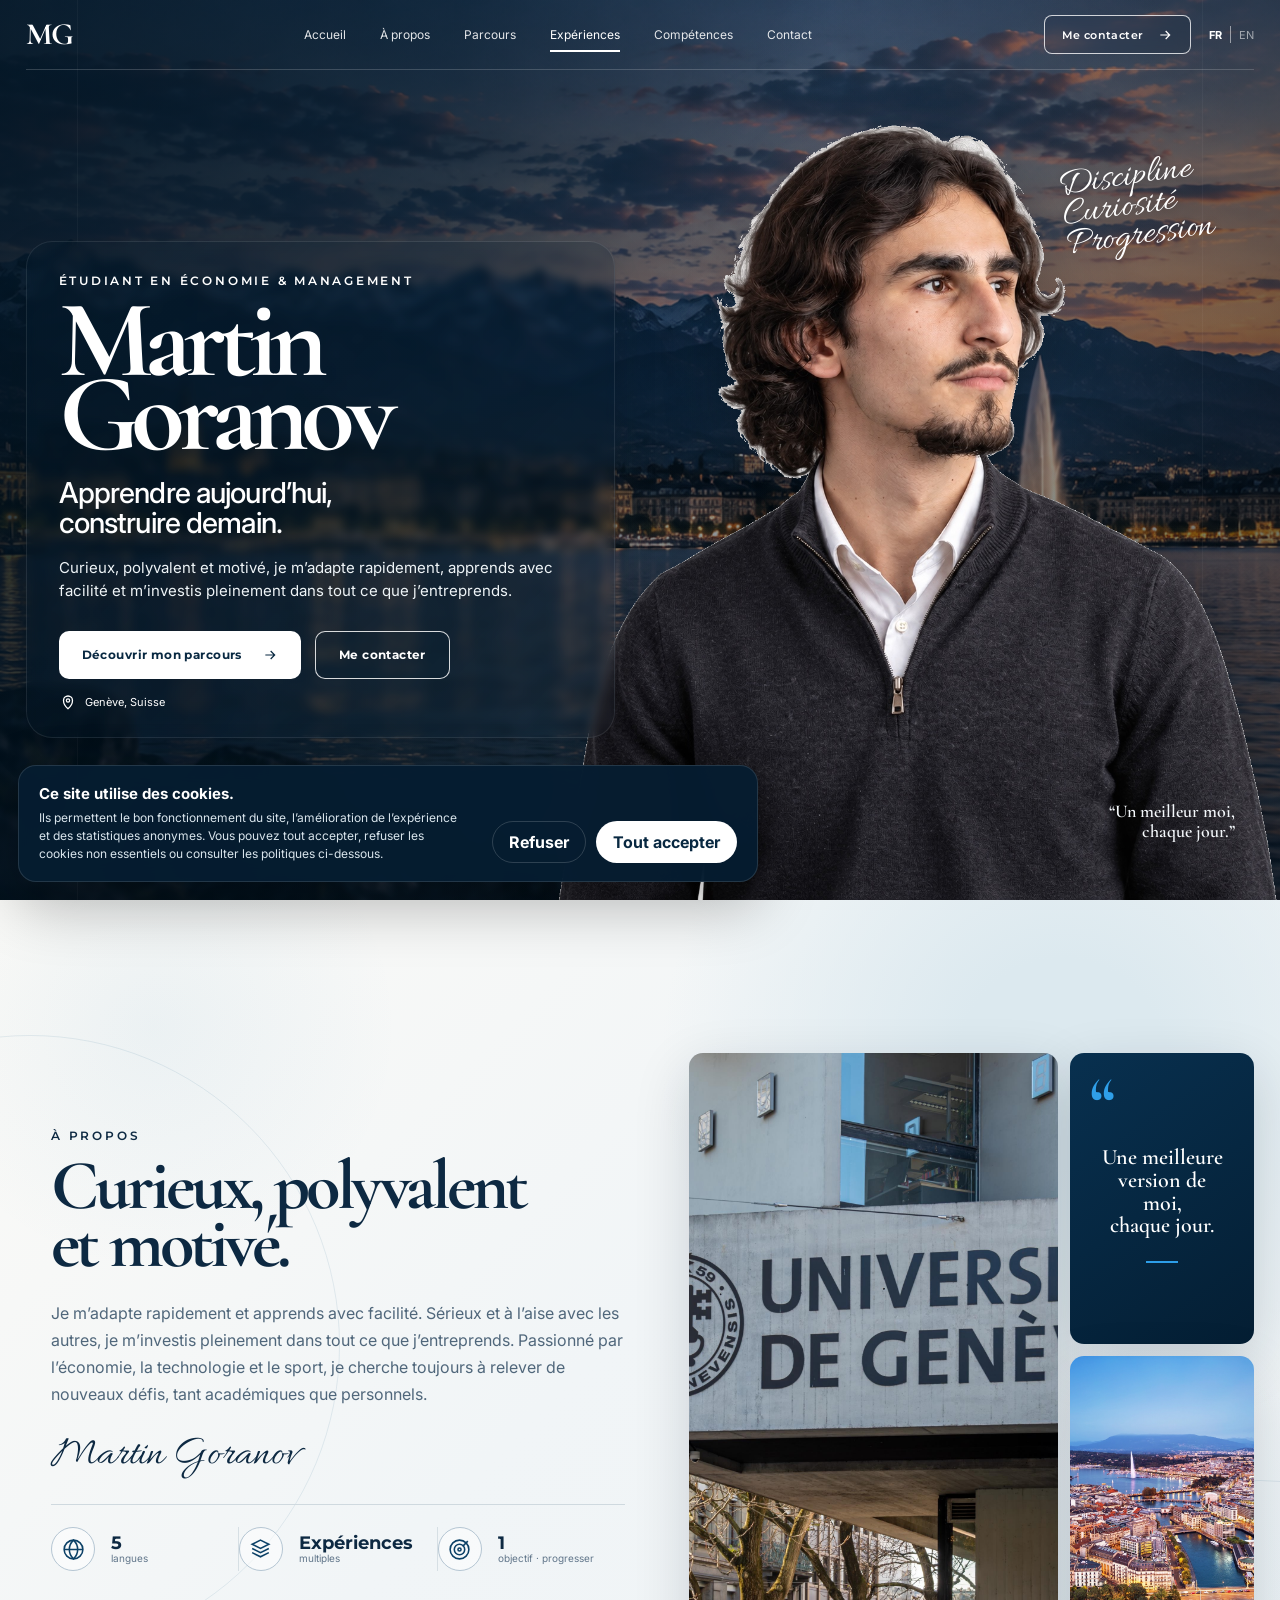
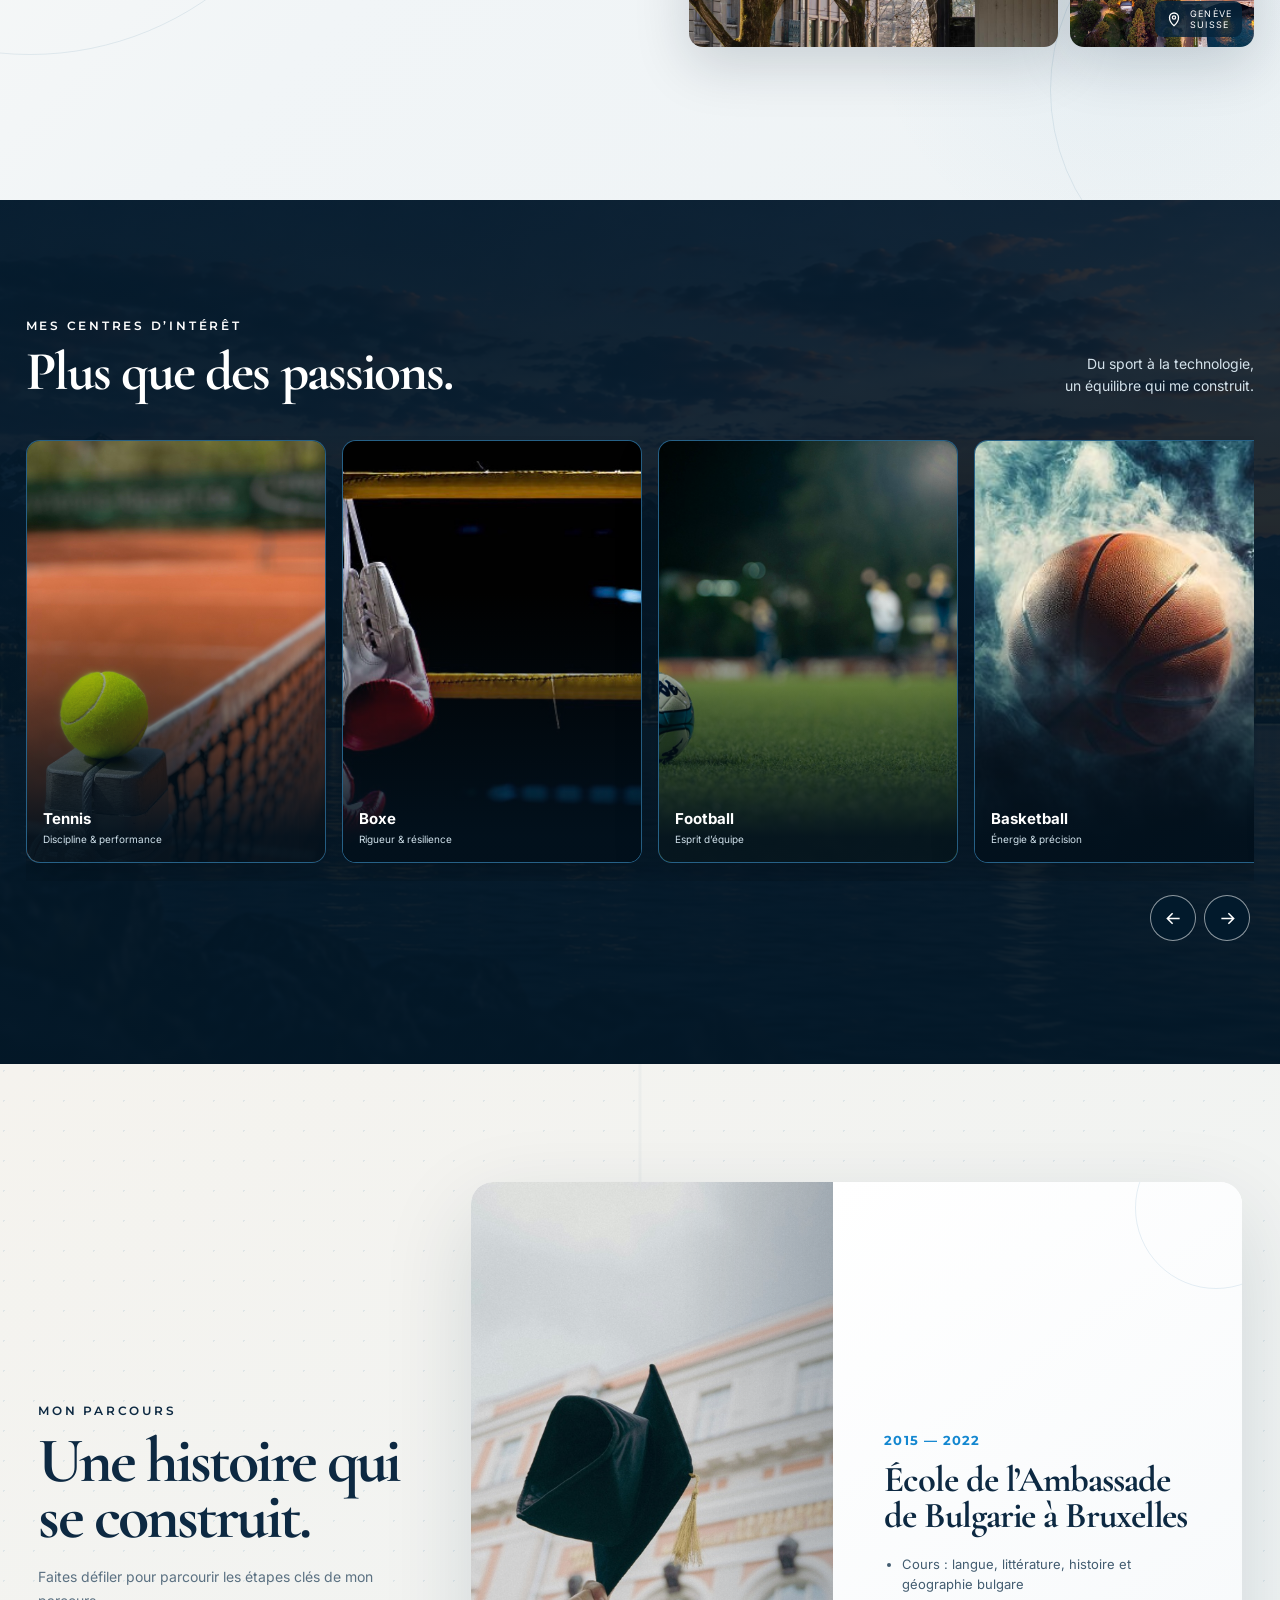
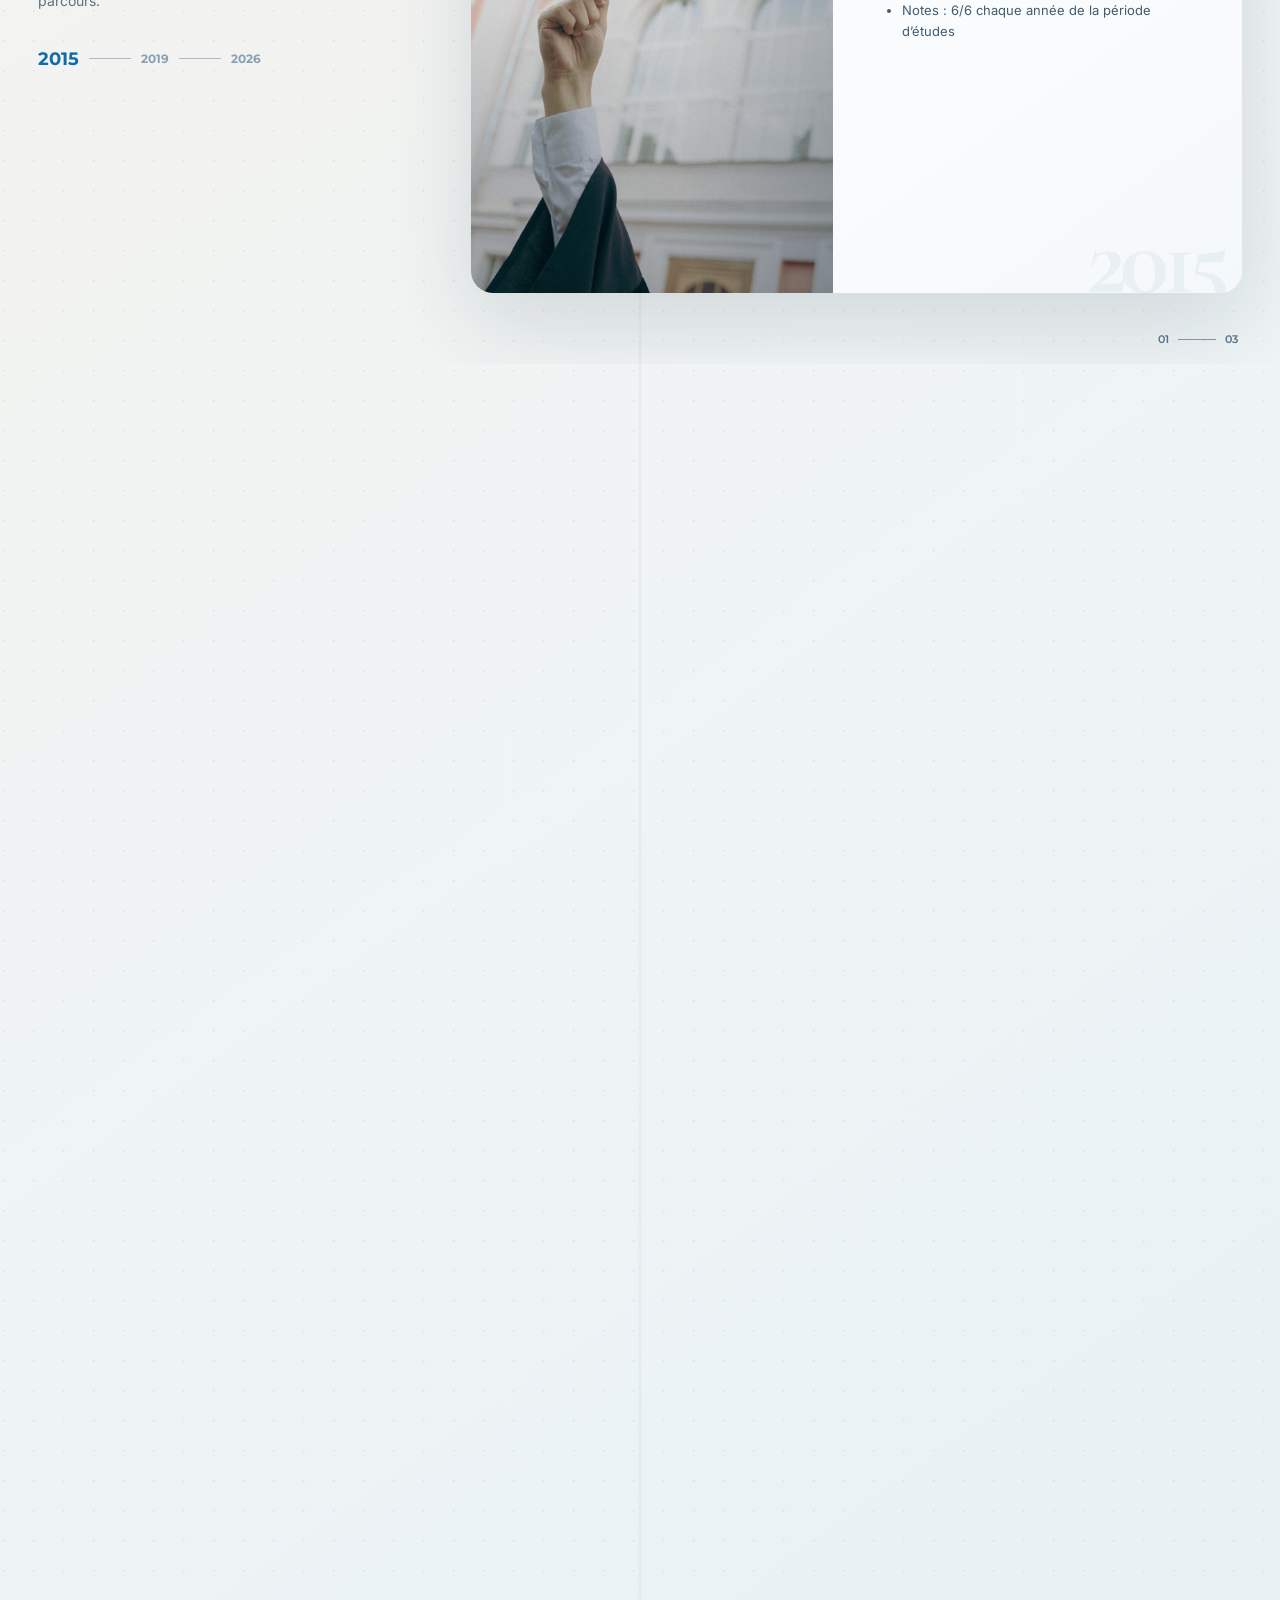
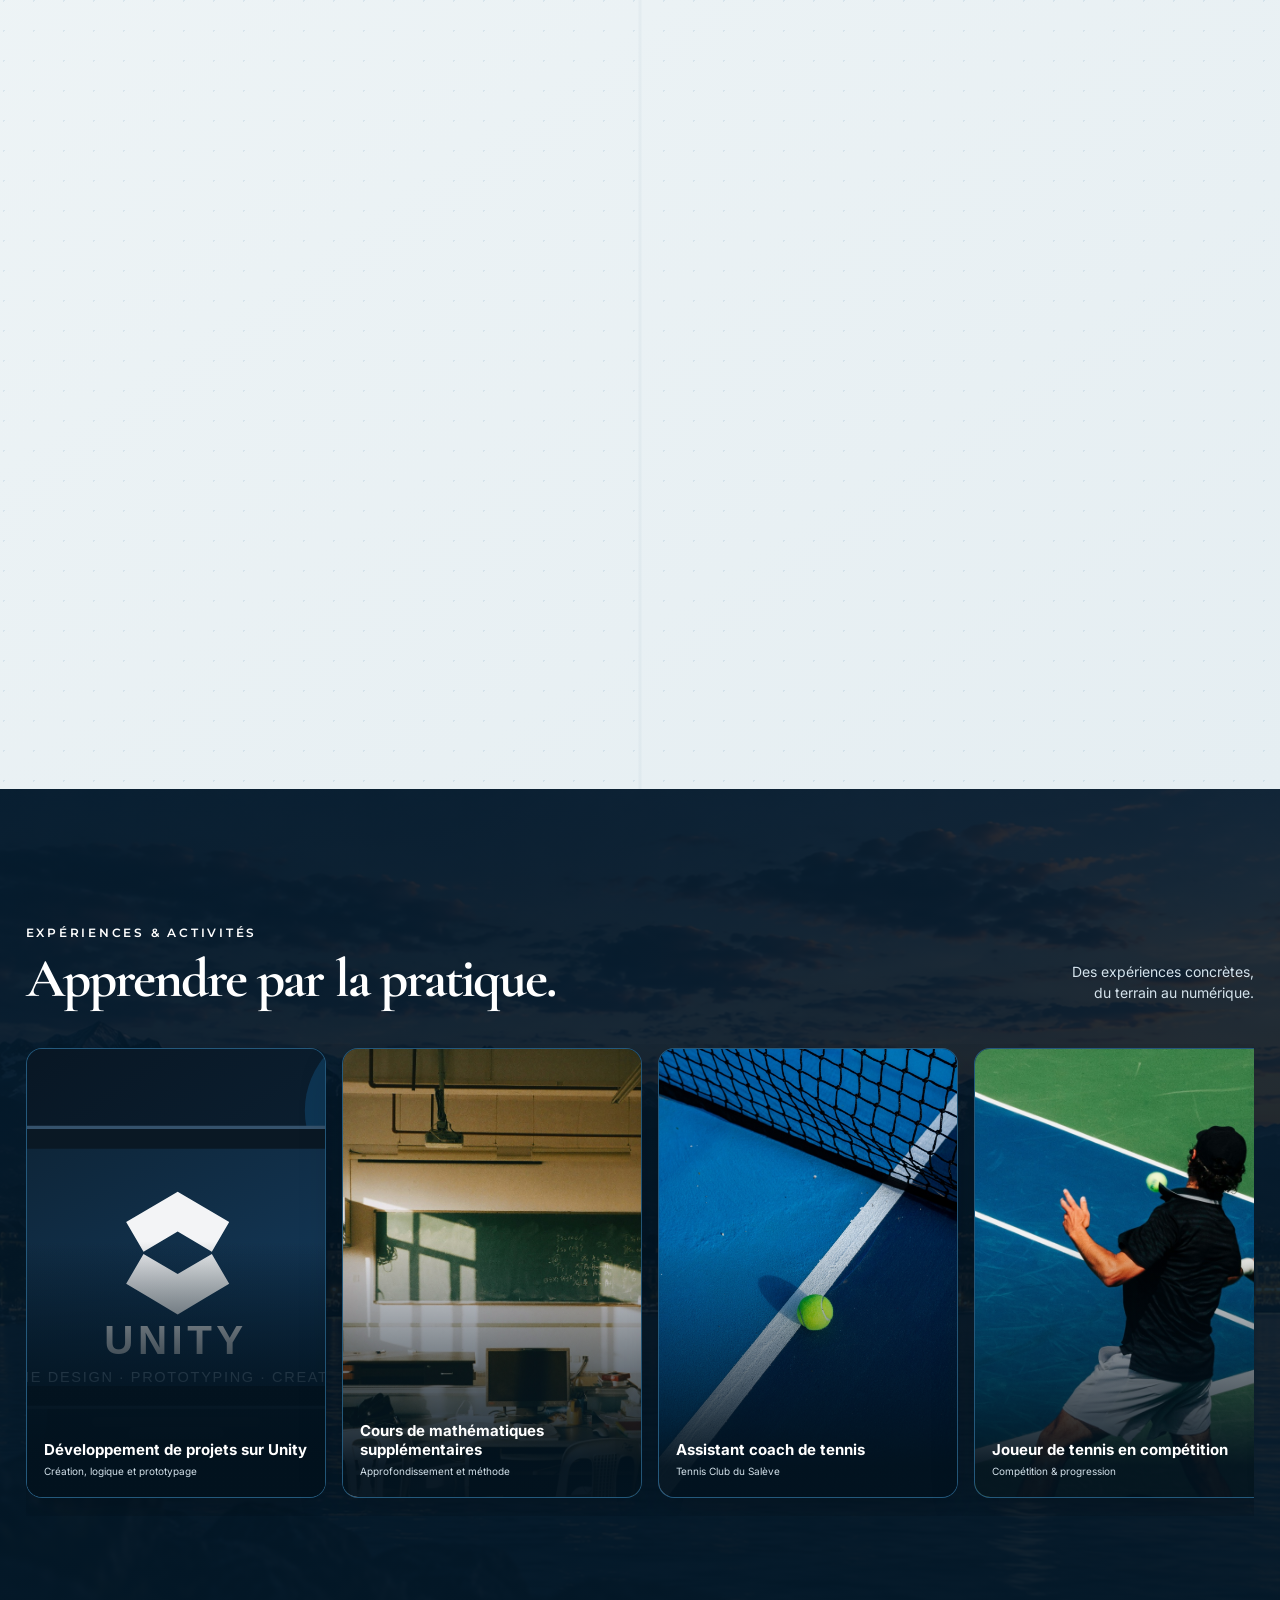
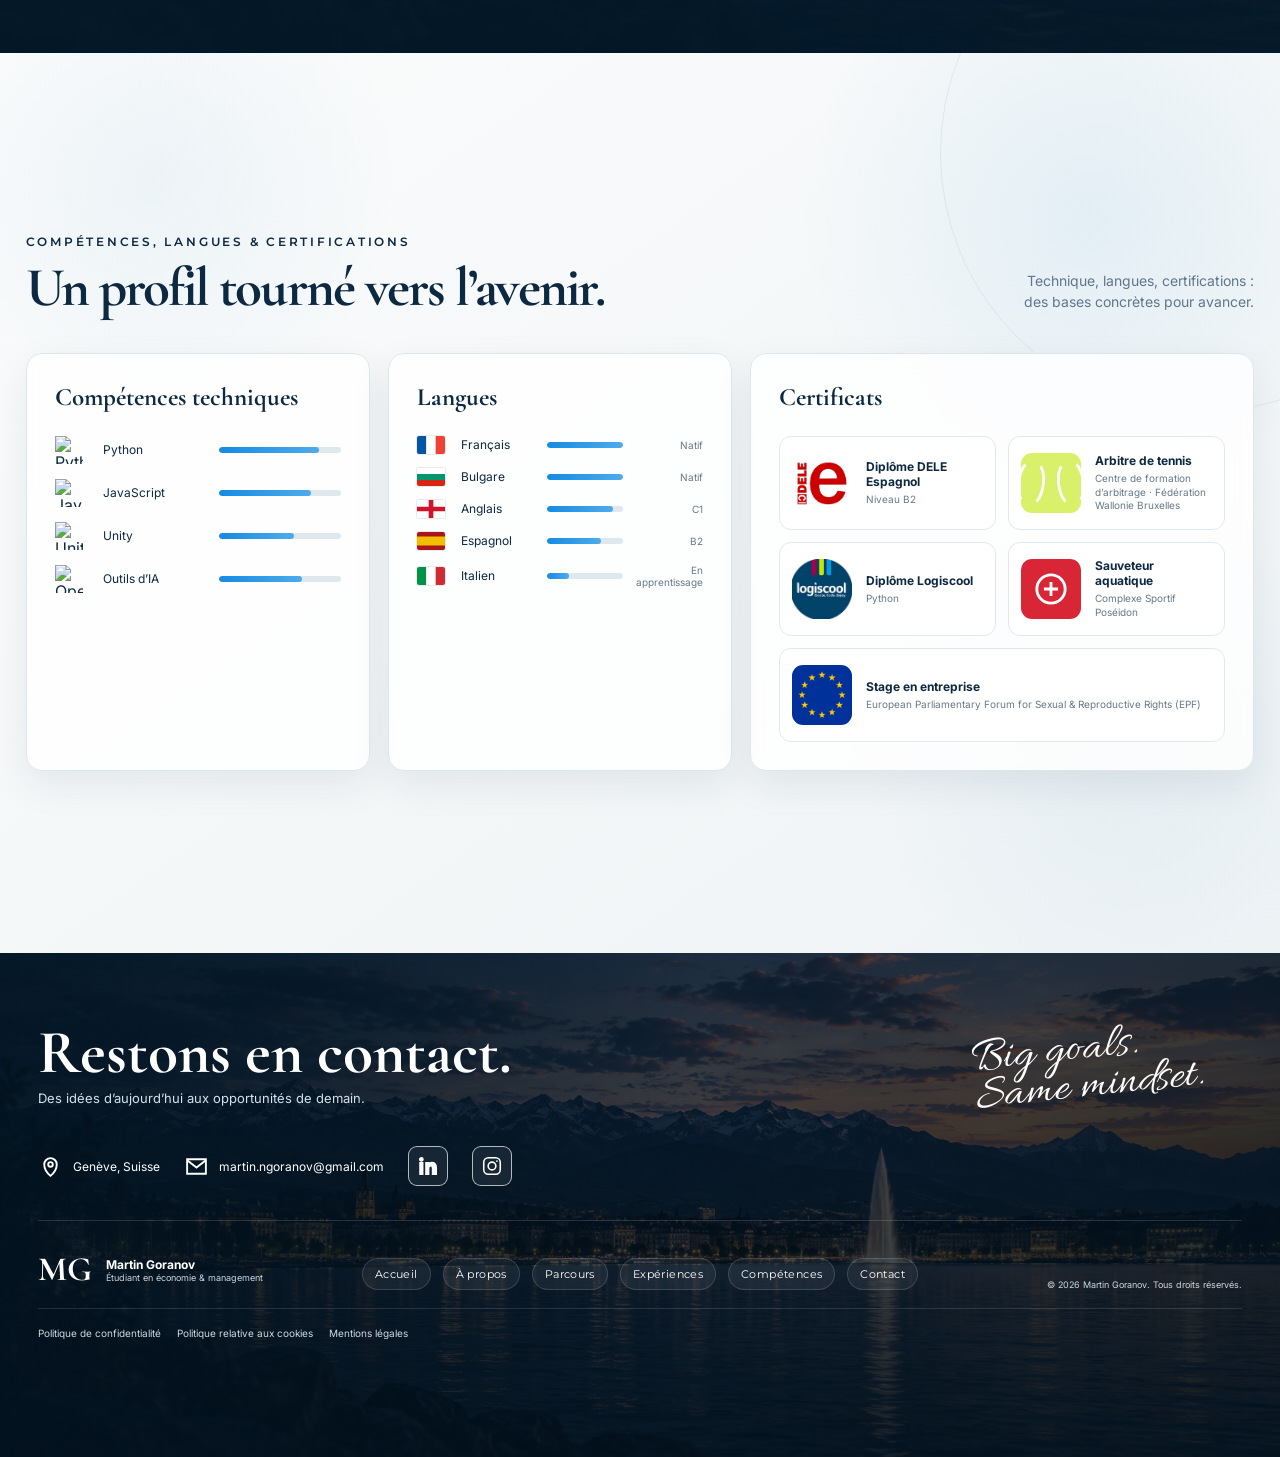
==== commit f3433aa9: "Add files via upload" ====
--- a/index.html
+++ b/index.html
@@ -9,6 +9,7 @@
   <link rel="preconnect" href="https://fonts.googleapis.com">
   <link rel="preconnect" href="https://fonts.gstatic.com" crossorigin>
   <link href="https://fonts.googleapis.com/css2?family=Allura&family=Cormorant+Garamond:wght@600;700&family=Inter:wght@400;500;600;700&family=Montserrat:wght@500;600;700&display=swap" rel="stylesheet">
+  <link rel="icon" type="image/svg+xml" href="assets/favicon.svg">
   <link rel="stylesheet" href="styles.css">
 </head>
 <body>
@@ -148,7 +149,7 @@
     <div class="carousel-wrap experience-carousel-wrap">
       <button class="carousel-arrow prev" data-carousel="experience-track" aria-label="Précédent"><svg viewBox="0 0 24 24"><path d="M19 12H5M11 6l-6 6 6 6"/></svg></button>
       <div class="experience-track" id="experience-track">
-        <article class="experience-card unity-card"><div class="unity-visual"><img src="assets/programming.jpg" alt="Ordinateur pour développement Unity"><div class="unity-screen-overlay"><span class="unity-mark" aria-hidden="true">◈</span><strong>UNITY</strong></div></div><div class="exp-copy"><b data-fr="Développement de projets sur Unity" data-en="Unity project development">Développement de projets sur Unity</b><small data-fr="Création, logique et prototypage" data-en="Creation, logic and prototyping">Création, logique et prototypage</small></div></article>
+        <article class="experience-card unity-card"><div class="unity-visual"><img src="assets/unity-project.svg" alt="Développement de projets sur Unity"></div><div class="exp-copy"><b data-fr="Développement de projets sur Unity" data-en="Unity project development">Développement de projets sur Unity</b><small data-fr="Création, logique et prototypage" data-en="Creation, logic and prototyping">Création, logique et prototypage</small></div></article>
         <article class="experience-card"><img src="assets/classroom.jpg" alt="Mathématiques"><div class="exp-copy"><b data-fr="Cours de mathématiques supplémentaires" data-en="Additional mathematics classes">Cours de mathématiques supplémentaires</b><small data-fr="Approfondissement et méthode" data-en="Depth and method">Approfondissement et méthode</small></div></article>
         <article class="experience-card"><img src="assets/coach-tennis.jpg" alt="Coaching tennis"><div class="exp-copy"><b data-fr="Assistant coach de tennis" data-en="Assistant tennis coach">Assistant coach de tennis</b><small>Tennis Club du Salève</small></div></article>
         <article class="experience-card"><img src="assets/tennis-player.jpg" alt="Joueur de tennis"><div class="exp-copy"><b data-fr="Joueur de tennis en compétition" data-en="Competitive tennis player">Joueur de tennis en compétition</b><small data-fr="Compétition & progression" data-en="Competition & progress">Compétition & progression</small></div></article>
@@ -175,7 +176,7 @@
         <h3 data-fr="Langues" data-en="Languages">Langues</h3>
         <div class="language-row"><img src="assets/flag-fr.svg" alt="France"><span>Français</span><i><em style="--level:100%"></em></i><small data-fr="Natif" data-en="Native">Natif</small></div>
         <div class="language-row"><img src="assets/flag-bg.svg" alt="Bulgarie"><span>Bulgare</span><i><em style="--level:100%"></em></i><small data-fr="Natif" data-en="Native">Natif</small></div>
-        <div class="language-row"><img src="assets/flag-uk.svg" alt="Royaume-Uni"><span>Anglais</span><i><em style="--level:88%"></em></i><small>C1</small></div>
+        <div class="language-row"><img src="assets/flag-en.svg" alt="Royaume-Uni"><span>Anglais</span><i><em style="--level:88%"></em></i><small>C1</small></div>
         <div class="language-row"><img src="assets/flag-es.svg" alt="Espagne"><span>Espagnol</span><i><em style="--level:72%"></em></i><small>B2</small></div>
         <div class="language-row"><img src="assets/flag-it.svg" alt="Italie"><span>Italien</span><i><em style="--level:30%"></em></i><small data-fr="En apprentissage" data-en="Learning">En apprentissage</small></div>
       </article>
@@ -183,7 +184,7 @@
         <h3 data-fr="Certificats" data-en="Certificates">Certificats</h3>
         <div class="cert-list">
           <div class="cert"><span class="cert-logo white"><img src="assets/logo-dele.jpg" alt="DELE"></span><div><b>Diplôme DELE Espagnol</b><small>Niveau B2</small></div></div>
-          <div class="cert"><span class="cert-logo tennis-cert"><img src="assets/tennis-cert.jpg" alt="Tennis"></span><div><b data-fr="Arbitre de tennis" data-en="Tennis referee">Arbitre de tennis</b><small>Fédération Wallonie Bruxelles</small></div></div>
+          <div class="cert"><span class="cert-logo tennis-ball" aria-hidden="true"><span class="tennis-ball-mark"></span></span><div><b data-fr="Arbitre de tennis" data-en="Tennis referee">Arbitre de tennis</b><small>Centre de formation d’arbitrage · Fédération Wallonie Bruxelles</small></div></div>
           <div class="cert"><span class="cert-logo white"><img src="assets/logo-logiscool.jpg" alt="Logiscool"></span><div><b>Diplôme Logiscool</b><small>Python</small></div></div>
           <div class="cert"><span class="cert-logo lifeguard"><svg viewBox="0 0 24 24"><circle cx="12" cy="12" r="10"/><path d="M12 7v10M7 12h10"/></svg></span><div><b data-fr="Sauveteur aquatique" data-en="Lifeguard">Sauveteur aquatique</b><small>Complexe Sportif Poséidon</small></div></div>
           <div class="cert wide-cert"><span class="cert-logo white eu"><img src="assets/logo-eu.png" alt="Union européenne"></span><div><b data-fr="Stage en entreprise" data-en="Company internship">Stage en entreprise</b><small>European Parliamentary Forum for Sexual & Reproductive Rights (EPF)</small></div></div>
@@ -207,8 +208,26 @@
       <a class="social" href="#" aria-label="LinkedIn"><svg viewBox="0 0 24 24" aria-hidden="true"><path d="M6.2 8.5H3.3V21h2.9V8.5ZM4.75 3A1.75 1.75 0 1 0 4.75 6.5 1.75 1.75 0 0 0 4.75 3ZM21 13.8c0-3.76-2-5.5-4.67-5.5-2.15 0-3.12 1.18-3.65 2.01V8.5H9.8V21h2.88v-6.19c0-1.63.31-3.2 2.33-3.2 1.99 0 2.01 1.86 2.01 3.31V21H21v-7.2Z"/></svg></a><a class="social" href="#" aria-label="Instagram"><svg viewBox="0 0 24 24" aria-hidden="true"><rect x="3" y="3" width="18" height="18" rx="5"/><circle cx="12" cy="12" r="4.2"/><circle cx="17.4" cy="6.6" r="1" class="fill-dot"/></svg></a>
     </div>
     <div class="footer-bottom"><div class="footer-brand"><span>MG</span><div><b>Martin Goranov</b><small data-fr="Étudiant en économie & management" data-en="Economics & management student">Étudiant en économie & management</small></div></div><nav><a href="#top">Accueil</a><a href="#about">À propos</a><a href="#journey">Parcours</a><a href="#experience">Expériences</a><a href="#skills">Compétences</a><a href="#contact">Contact</a></nav><p>© <span id="year"></span> Martin Goranov. Tous droits réservés.</p></div>
+    <div class="legal-row">
+      <a href="privacy.html" data-fr="Politique de confidentialité" data-en="Privacy policy">Politique de confidentialité</a>
+      <a href="cookies.html" data-fr="Politique relative aux cookies" data-en="Cookie policy">Politique relative aux cookies</a>
+      <a href="legal.html" data-fr="Mentions légales" data-en="Legal notice">Mentions légales</a>
+    </div>
   </div>
 </footer>
+
+<div class="cookie-banner" id="cookie-banner" hidden>
+  <div class="cookie-card">
+    <div>
+      <strong data-fr="Ce site utilise des cookies." data-en="This site uses cookies.">Ce site utilise des cookies.</strong>
+      <p data-fr="Ils permettent le bon fonctionnement du site, l’amélioration de l’expérience et des statistiques anonymes. Vous pouvez tout accepter, refuser les cookies non essentiels ou consulter les politiques ci-dessous." data-en="They support site functionality, improve the experience and collect anonymous statistics. You can accept all, refuse non-essential cookies or review the policies below.">Ils permettent le bon fonctionnement du site, l’amélioration de l’expérience et des statistiques anonymes. Vous pouvez tout accepter, refuser les cookies non essentiels ou consulter les politiques ci-dessous.</p>
+    </div>
+    <div class="cookie-actions">
+      <button class="cookie-btn ghost" data-cookie="reject" data-fr="Refuser" data-en="Reject">Refuser</button>
+      <button class="cookie-btn" data-cookie="accept" data-fr="Tout accepter" data-en="Accept all">Tout accepter</button>
+    </div>
+  </div>
+</div>
 <script src="script.js"></script>
 </body>
 </html>
--- a/styles.css
+++ b/styles.css
@@ -10,7 +10,7 @@
 .site-header{position:absolute;inset:0 0 auto;z-index:100;color:#fff}.nav-shell{width:var(--wide);height:var(--header);margin:auto;display:flex;align-items:center;gap:32px;border-bottom:1px solid rgba(255,255,255,.18)}.brand{font:700 31px/1 var(--serif);letter-spacing:-.06em}.desktop-nav{display:flex;align-items:center;gap:34px;margin:auto}.desktop-nav a{font-size:12px;opacity:.88;position:relative}.desktop-nav a:after{content:'';position:absolute;left:0;right:100%;bottom:-10px;height:2px;background:#fff;transition:.25s}.desktop-nav a:hover,.desktop-nav a.active{opacity:1}.desktop-nav a.active:after,.desktop-nav a:hover:after{right:0}.header-actions{display:flex;align-items:center;gap:18px}.header-cta{height:39px;display:flex;align-items:center;gap:14px;border:1px solid rgba(255,255,255,.78);border-radius:8px;padding:0 17px;font-size:11px;font-weight:600;background:rgba(4,24,40,.08);backdrop-filter:blur(8px)}.header-cta svg,.button svg{width:16px;fill:none;stroke:currentColor;stroke-width:1.8}.lang-switch{display:flex;align-items:center;gap:8px;font-size:11px}.lang-switch span{height:17px;width:1px;background:rgba(255,255,255,.5)}.lang{border:0;background:transparent;color:#fff;padding:0;opacity:.55;cursor:pointer}.lang.active{opacity:1;font-weight:700}.menu-button{display:none;background:none;border:0;width:38px;height:36px;padding:7px;cursor:pointer}.menu-button span{display:block;height:1px;background:#fff;margin:6px 0}.mobile-nav{display:none}
 
 /* HERO */
-.hero{min-height:100svh;color:#fff;background:#041b2e}.hero-bg{position:absolute;inset:0;background:url('assets/geneva_twilight_over_lake_léman.png') center 53%/cover no-repeat;transform:scale(1.01)}.hero-bg:after{content:'';position:absolute;inset:0;background:radial-gradient(circle at 76% 30%,rgba(88,164,213,.16),transparent 28%),radial-gradient(circle at 35% 72%,rgba(255,183,90,.09),transparent 28%)}.hero-shade{position:absolute;inset:0;background:linear-gradient(90deg,rgba(2,19,32,.76) 0%,rgba(3,24,40,.56) 35%,rgba(3,24,40,.12) 65%,rgba(1,13,23,.44) 100%),linear-gradient(180deg,rgba(3,20,34,.12),rgba(2,16,28,.25))}.hero-lines{position:absolute;inset:0;background:linear-gradient(90deg,transparent 0 6%,rgba(255,255,255,.04) 6.05%,transparent 6.1% 93.9%,rgba(255,255,255,.04) 93.95%,transparent 94%)}.hero-inner{height:100svh;min-height:760px;display:flex;align-items:center;padding-top:var(--header)}.hero-copy{position:relative;z-index:5;width:48%;max-width:730px;padding-left:2vw;margin-top:1vh}.hero h1{font:700 clamp(86px,8.6vw,154px)/.68 var(--serif);letter-spacing:-.066em;margin:8px 0 26px;text-wrap:balance}.hero-lead{font:500 clamp(28px,2.25vw,38px)/1.02 var(--sans);margin:0 0 19px;letter-spacing:-.03em}.hero-body{max-width:610px;font-size:15px;line-height:1.56;color:#eef4f7;margin:0}.hero-actions{display:flex;gap:14px;margin-top:28px}.button{height:48px;display:inline-flex;align-items:center;justify-content:center;gap:20px;padding:0 23px;border-radius:7px;font-size:12px;font-weight:700;transition:.2s}.button.light{background:#fff;color:#092942}.button.outline{border:1px solid rgba(255,255,255,.84);color:#fff;background:rgba(5,31,51,.18)}.button:hover{transform:translateY(-2px)}.location-line{display:flex;align-items:center;gap:8px;margin-top:14px;font-size:11px}.location-line svg{width:18px;fill:none;stroke:#fff;stroke-width:1.7}.hero-person{position:absolute;z-index:3;right:6%;bottom:0;width:min(46vw,760px);height:88%;display:flex;align-items:end;justify-content:center;pointer-events:none}.hero-person:after{content:'';position:absolute;left:10%;right:4%;bottom:-1%;height:36%;background:radial-gradient(ellipse at 50% 100%,rgba(1,10,18,.48),transparent 73%);z-index:-1}.hero-person img{height:100%;width:auto;max-width:none;object-fit:contain;object-position:bottom center;filter:drop-shadow(0 18px 28px rgba(0,0,0,.25))}.hero-hand{position:absolute;z-index:5;right:4.5%;top:16%;font-size:clamp(36px,3vw,55px);line-height:.78;transform:rotate(-8deg);text-shadow:0 2px 8px rgba(0,0,0,.28)}.hero-quote{position:absolute;z-index:5;right:1.6%;bottom:6.5%;font:600 clamp(18px,1.4vw,25px)/1.1 var(--serif);text-align:right;margin:0;color:#f4f8fb}
+.hero{min-height:100svh;color:#fff;background:#041b2e}.hero-bg{position:absolute;inset:0;background:url('assets/hero-bg.png') center 53%/cover no-repeat;transform:scale(1.01)}.hero-bg:after{content:'';position:absolute;inset:0;background:radial-gradient(circle at 76% 30%,rgba(88,164,213,.16),transparent 28%),radial-gradient(circle at 35% 72%,rgba(255,183,90,.09),transparent 28%)}.hero-shade{position:absolute;inset:0;background:linear-gradient(90deg,rgba(2,19,32,.76) 0%,rgba(3,24,40,.56) 35%,rgba(3,24,40,.12) 65%,rgba(1,13,23,.44) 100%),linear-gradient(180deg,rgba(3,20,34,.12),rgba(2,16,28,.25))}.hero-lines{position:absolute;inset:0;background:linear-gradient(90deg,transparent 0 6%,rgba(255,255,255,.04) 6.05%,transparent 6.1% 93.9%,rgba(255,255,255,.04) 93.95%,transparent 94%)}.hero-inner{height:100svh;min-height:760px;display:flex;align-items:center;padding-top:var(--header)}.hero-copy{position:relative;z-index:5;width:48%;max-width:730px;padding-left:2vw;margin-top:1vh}.hero h1{font:700 clamp(86px,8.6vw,154px)/.68 var(--serif);letter-spacing:-.066em;margin:8px 0 26px;text-wrap:balance}.hero-lead{font:500 clamp(28px,2.25vw,38px)/1.02 var(--sans);margin:0 0 19px;letter-spacing:-.03em}.hero-body{max-width:610px;font-size:15px;line-height:1.56;color:#eef4f7;margin:0}.hero-actions{display:flex;gap:14px;margin-top:28px}.button{height:48px;display:inline-flex;align-items:center;justify-content:center;gap:20px;padding:0 23px;border-radius:7px;font-size:12px;font-weight:700;transition:.2s}.button.light{background:#fff;color:#092942}.button.outline{border:1px solid rgba(255,255,255,.84);color:#fff;background:rgba(5,31,51,.18)}.button:hover{transform:translateY(-2px)}.location-line{display:flex;align-items:center;gap:8px;margin-top:14px;font-size:11px}.location-line svg{width:18px;fill:none;stroke:#fff;stroke-width:1.7}.hero-person{position:absolute;z-index:3;right:6%;bottom:0;width:min(46vw,760px);height:88%;display:flex;align-items:end;justify-content:center;pointer-events:none}.hero-person:after{content:'';position:absolute;left:10%;right:4%;bottom:-1%;height:36%;background:radial-gradient(ellipse at 50% 100%,rgba(1,10,18,.48),transparent 73%);z-index:-1}.hero-person img{height:100%;width:auto;max-width:none;object-fit:contain;object-position:bottom center;filter:drop-shadow(0 18px 28px rgba(0,0,0,.25))}.hero-hand{position:absolute;z-index:5;right:4.5%;top:16%;font-size:clamp(36px,3vw,55px);line-height:.78;transform:rotate(-8deg);text-shadow:0 2px 8px rgba(0,0,0,.28)}.hero-quote{position:absolute;z-index:5;right:1.6%;bottom:6.5%;font:600 clamp(18px,1.4vw,25px)/1.1 var(--serif);text-align:right;margin:0;color:#f4f8fb}
 
 /* ABOUT */
 .about{min-height:100svh;background:radial-gradient(circle at 83% 18%,#dce9ef 0 8%,transparent 31%),linear-gradient(135deg,#fbfaf7 0%,#f1f5f7 48%,#eef3f5 100%);display:flex;align-items:center;padding:90px 0}.section-orbit{position:absolute;border:1px solid rgba(10,77,122,.09);border-radius:50%}.orbit-a{width:620px;height:620px;left:-280px;top:15%}.orbit-b{width:420px;height:420px;right:-190px;bottom:-100px}.about-layout{display:grid;grid-template-columns:1.03fr .97fr;gap:5vw;align-items:center}.about-copy{padding-left:2vw}.about h2{font:700 clamp(56px,5.5vw,94px)/.83 var(--serif);letter-spacing:-.055em;margin:0 0 26px}.about-text{font-size:16px;line-height:1.7;color:#50677b;max-width:760px;margin:0}.signature{font:400 42px/1 var(--hand);margin:27px 0}.stats-row{display:grid;grid-template-columns:repeat(3,1fr);max-width:690px;border-top:1px solid #cfd9df;padding-top:22px}.stat{display:grid;grid-template-columns:48px auto;grid-template-rows:auto auto;column-gap:12px;align-items:center;padding-right:24px;border-right:1px solid #d6dfe4}.stat:last-child{border-right:0}.stat-icon{grid-row:1/3;width:44px;height:44px;border:1px solid #b5c6d3;border-radius:50%;display:grid;place-items:center;background:rgba(255,255,255,.45)}.stat-icon svg{width:25px;fill:none;stroke:#0c4167;stroke-width:1.5}.stat strong{font:700 18px/1 var(--display);align-self:end}.stat small{font-size:10px;color:#61768a;align-self:start}.about-media{height:min(66vh,690px);min-height:550px;display:grid;grid-template-columns:1.7fr .85fr;grid-template-rows:1fr 1fr;gap:12px}.photo-card{margin:0;border-radius:14px;overflow:hidden;position:relative;box-shadow:var(--shadow);background:#d9e3e9}.photo-card img{width:100%;height:100%;object-fit:cover}.unige{grid-row:1/3}.unige img{object-position:center center}.quote-card{background:linear-gradient(145deg,#08304f,#041e33);color:#fff;border-radius:14px;display:flex;flex-direction:column;justify-content:center;padding:28px;box-shadow:var(--shadow);position:relative}.quote-card .quote-mark{position:absolute;left:20px;top:6px;font:700 70px var(--serif);color:#2f9fe8}.quote-card p{font:600 clamp(22px,1.5vw,30px)/1.03 var(--serif);text-align:center;margin:18px 0}.quote-card i{display:block;width:32px;height:2px;background:#2d9ee9;margin:6px auto}.geneva figcaption{position:absolute;right:12px;bottom:10px;background:rgba(6,36,59,.84);color:#fff;border-radius:8px;padding:7px 10px;display:flex;align-items:center;gap:7px;font-size:9px;letter-spacing:.14em}.geneva figcaption svg{width:18px;fill:none;stroke:#fff;stroke-width:1.7}
@@ -56,3 +56,99 @@
 @media (prefers-reduced-motion:reduce){html{scroll-behavior:auto}.reveal,.journey-panel,.button,.interest-card{transition:none!important}.reveal{opacity:1;transform:none}}
 /* hardening: prevent grid/flex children from forcing overflow on narrow screens */
 .hero-copy,.about-copy,.about-media,.journey-intro,.journey-panels,.journey-card,.skills-grid>*{min-width:0}.hero-copy p,.about-copy p,.journey-card h3,.journey-card li,.cert b,.cert small,.exp-copy b,.exp-copy small{overflow-wrap:break-word}.interest-track,.experience-track{overscroll-behavior-inline:contain;-webkit-overflow-scrolling:touch}
+
+/* v4 refinements */
+body{background:linear-gradient(180deg,#eef4f7 0%,#f5f8fa 38%,#eef4f7 100%)}
+.hero::before{content:'';position:absolute;left:-12%;top:16%;width:38vw;height:38vw;max-width:620px;max-height:620px;border-radius:50%;background:radial-gradient(circle,rgba(56,136,196,.22),rgba(56,136,196,0) 68%);filter:blur(18px);opacity:.9;pointer-events:none}
+.hero-copy{background:linear-gradient(135deg,rgba(4,26,44,.32),rgba(4,26,44,.08));border:1px solid rgba(255,255,255,.09);box-shadow:0 16px 45px rgba(0,0,0,.12);backdrop-filter:blur(5px);padding:32px 32px 26px;border-radius:26px}
+.hero-bg{background-position:center center}
+.hero-person{right:2%;width:min(48vw,820px);height:90%}
+.hero-hand{right:3.5%;top:18%}
+.button,.header-cta,.footer-bottom nav a{font-family:var(--display);letter-spacing:.035em}
+.button{border-radius:10px}
+.about::before,.skills::before{content:'';position:absolute;inset:0;pointer-events:none;background:radial-gradient(circle at 12% 14%,rgba(28,121,180,.06),transparent 18%),radial-gradient(circle at 88% 78%,rgba(28,121,180,.05),transparent 20%)}
+.interest-backdrop,.experience-bg{background-image:linear-gradient(180deg,rgba(3,24,40,.82),rgba(3,24,40,.96)),url('assets/footer-bg.png'),radial-gradient(circle at 12% 14%,rgba(73,170,233,.16),transparent 20%),radial-gradient(circle at 86% 80%,rgba(73,170,233,.10),transparent 22%)}
+.about-media .photo-card img,.journey-image img{object-position:center}
+.journey{height:325vh}
+.journey-stage{grid-template-columns:minmax(310px,.34fr) minmax(0,.66fr);gap:2.8vw}
+.journey-intro h2{max-width:620px}
+.journey-panels{height:min(79vh,810px)}
+.journey-panel{grid-template-columns:minmax(0,.94fr) minmax(0,1.06fr)}
+.journey-card{padding:clamp(34px,4vw,72px)}
+.journey-card h3{font-size:clamp(36px,2.85vw,54px);max-width:unset}
+.journey-card ul{font-size:clamp(13px,.95vw,16px)}
+.experience-card,.interest-card{box-shadow:0 18px 45px rgba(0,0,0,.2)}
+@media (min-width:821px){.experience-carousel-wrap>.carousel-arrow{display:none}.experience-carousel-wrap{padding-bottom:0}.interest-card,.experience-card{flex-basis:clamp(300px,20vw,390px)}.footer{min-height:56svh}.footer-inner{min-height:56svh;justify-content:flex-start;padding-top:72px}.footer-bottom{margin-top:34px;padding-top:28px}.footer-bottom nav{gap:12px;font-size:11px}.footer-bottom nav a{padding:8px 12px;border:1px solid rgba(255,255,255,.14);border-radius:999px;background:rgba(255,255,255,.06)}}
+.cert-logo.tennis-ball{background:#d8f06a;position:relative}
+.tennis-ball-mark{position:relative;display:block;width:60px;height:60px}
+.tennis-ball-mark::before,.tennis-ball-mark::after{content:'';position:absolute;top:6px;bottom:6px;width:22px;border:3px solid rgba(255,255,255,.96);border-top-color:transparent;border-bottom-color:transparent;border-radius:50%}
+.tennis-ball-mark::before{left:-4px;transform:rotate(7deg)}
+.tennis-ball-mark::after{right:-4px;transform:rotate(-7deg)}
+.legal-row{display:flex;flex-wrap:wrap;gap:14px 16px;padding-top:18px;margin-top:18px;border-top:1px solid rgba(255,255,255,.12)}
+.legal-row a{font-size:10px;color:#d9e5ec;opacity:.94}
+.cookie-banner{position:fixed;inset:auto 18px 18px;z-index:9998;max-width:740px}
+.cookie-card{display:flex;gap:22px;align-items:flex-end;padding:18px 20px;border-radius:18px;background:rgba(6,29,49,.95);color:#fff;border:1px solid rgba(255,255,255,.12);box-shadow:0 22px 60px rgba(0,0,0,.28);backdrop-filter:blur(14px);animation:cookieUp .5s ease both}
+.cookie-card strong{display:block;font-size:15px;margin-bottom:6px}.cookie-card p{margin:0;font-size:12px;line-height:1.5;color:#d9e5ec;max-width:480px}
+.cookie-actions{display:flex;gap:10px;flex-shrink:0}.cookie-btn{height:42px;padding:0 16px;border-radius:999px;border:1px solid rgba(255,255,255,.16);background:#fff;color:#082841;font-weight:700;cursor:pointer}.cookie-btn.ghost{background:transparent;color:#fff}
+@keyframes cookieUp{from{opacity:0;transform:translateY(20px)}to{opacity:1;transform:none}}
+.footer-bottom nav a:hover,.legal-row a:hover{color:#fff;opacity:1}
+.social:hover{transform:translateY(-2px)}
+
+@media (max-width:820px){
+  .hero-copy{width:min(76%,430px);padding:22px 18px 20px;border-radius:20px;margin-top:-2vh}
+  .hero-inner{padding-bottom:26px}
+  .hero-person{right:-14vw;width:86vw;height:63%}
+  .hero-bg{background-position:70% center}
+  .hero-hand{top:24%;right:3%}
+  .stats-row{display:grid;grid-template-columns:repeat(3,minmax(0,1fr));gap:8px;border-top:1px solid #cfd9df;padding-top:18px;overflow:visible;max-width:none}
+  .stat{grid-template-columns:1fr;grid-template-rows:auto auto auto;justify-items:center;text-align:center;padding:14px 10px 12px;border-right:0;border:1px solid #d8e3e8;border-radius:16px;background:rgba(255,255,255,.62)}
+  .stat-icon{grid-row:auto;width:56px;height:56px;margin-bottom:10px}
+  .stat strong{font-size:14px;line-height:1.05}
+  .stat small{font-size:11px;line-height:1.22;align-self:auto}
+  .about-media{grid-template-columns:1fr 1fr;grid-template-rows:250px 174px;gap:10px}
+  .quote-card,.geneva{min-width:0}
+  .interest-track,.experience-track{padding:4px 2px 20px}
+  .carousel-wrap{padding-bottom:76px}
+  .journey{height:348svh}
+  .journey-stage{padding:76px 0 24px}
+  .journey-intro{height:28%;padding-bottom:20px}
+  .journey-nav{bottom:-2px}
+  .journey-panels{height:66%;margin-top:10px}
+  .journey-panel{box-shadow:0 18px 50px rgba(12,44,67,.16)}
+  .journey-card{padding:18px 18px 20px}
+  .journey-card ul{padding-right:4px}
+  .skills-grid{gap:14px}
+  .skill-row{grid-template-columns:34px minmax(72px,98px) 1fr}
+  .language-row{grid-template-columns:30px 74px 1fr 56px}
+  .cookie-banner{left:12px;right:12px;bottom:12px;max-width:none}
+  .cookie-card{display:block;padding:16px 16px 14px;border-radius:16px}
+  .cookie-actions{margin-top:14px;display:grid;grid-template-columns:1fr 1fr}
+  .footer{min-height:auto}
+  .footer-inner{min-height:auto;padding-bottom:22px}
+  .footer-top{gap:16px}
+  .legal-row{gap:10px 12px}
+}
+
+@media (max-width:520px){
+  .hero-copy{width:min(80%,340px);padding:18px 16px 18px;margin-top:-5vh}
+  .hero h1{font-size:61px}
+  .hero-person{right:-21vw;width:92vw;height:57%}
+  .stats-row{grid-template-columns:1fr;gap:10px}
+  .stat{grid-template-columns:48px 1fr;grid-template-rows:auto auto;justify-items:start;text-align:left;padding:12px 12px 12px 10px}
+  .stat-icon{grid-row:1/3;width:46px;height:46px;margin:0}
+  .stat strong{font-size:13px}
+  .stat small{font-size:11px}
+  .about-media{grid-template-columns:1fr;grid-template-rows:230px 132px 148px}
+  .unige{grid-row:auto;grid-column:auto}
+  .quote-card,.geneva{grid-column:auto}
+  .journey{height:360svh}
+  .journey-intro{height:26%;padding-bottom:26px}
+  .journey-nav{position:static;margin-top:12px}
+  .journey-panels{height:69%}
+  .journey-card h3{font-size:24px}
+  .journey-card ul{font-size:10px;line-height:1.38}
+  .footer-top h2{font-size:42px}
+  .footer-bottom nav{display:flex;flex-wrap:wrap;gap:8px;margin:6px 0 4px}
+  .footer-bottom nav a{padding:7px 10px;font-size:10px;border:1px solid rgba(255,255,255,.14);border-radius:999px;background:rgba(255,255,255,.06)}
+  .legal-row a{font-size:10px}
+}
